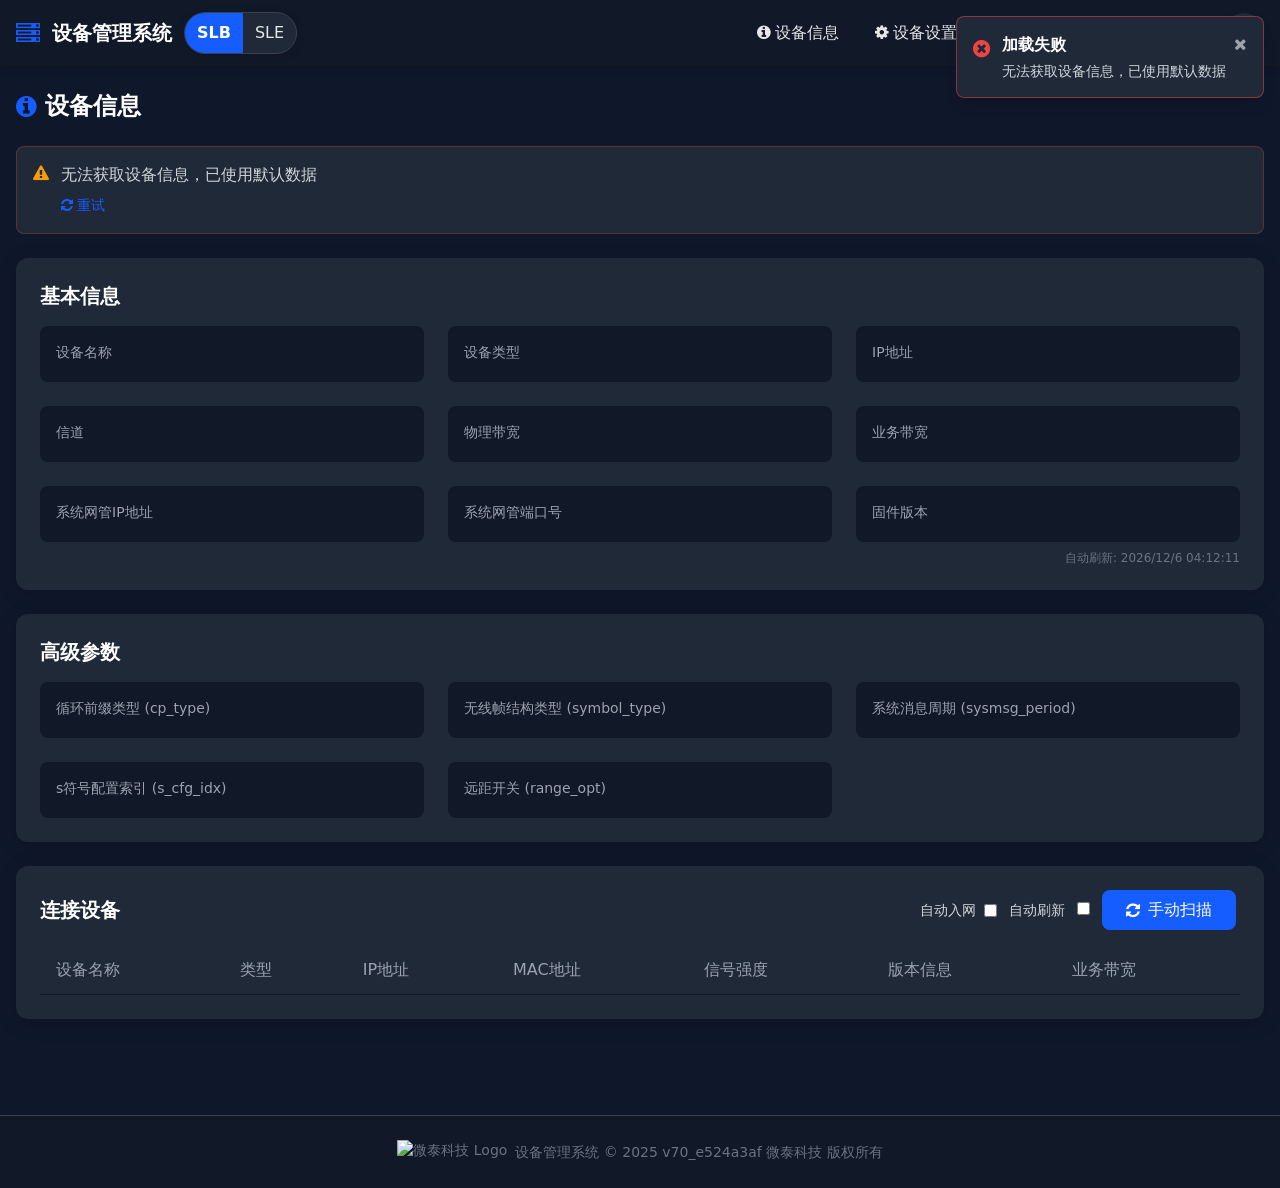
==== index.html @ 27ca6b00 "redesign the sle device management page" ====
<!DOCTYPE html>
<html lang="zh-CN">
<head>
    <meta charset="UTF-8">
    <meta name="viewport" content="width=device-width, initial-scale=1.0">
    <title>设备管理系统</title>
    <script>
        // 预先设置主题，避免首次渲染闪烁
        (() => {
            const storageKey = 'theme';
            const stored = localStorage.getItem(storageKey);
            const theme = stored || 'dark';
            document.documentElement.setAttribute('data-theme', theme);
        })();
    </script>
    <!-- 引入外部资源 -->
    <script src="js/tailwindcss_3.4.17.js"></script>
    <link href="css/font-awesome.min.css" rel="stylesheet">

    <!-- Tailwind 配置 -->
    <script>
        tailwind.config = {
            theme: {
                extend: {
                    colors: {
                        primary: '#165DFF',
                        secondary: '#722ED1',
                        accent: '#F97316',
                        success: '#10B981',
                        warning: '#F59E0B',
                        danger: '#EF4444',
                        dark: {
                            DEFAULT: '#111827',
                            lighter: '#1F2937',
                            lightest: '#374151'
                        }
                    },
                    fontFamily: {
                        sans: ['Inter', 'system-ui', 'sans-serif'],
                    },
                }
            }
        };
    </script>

    <!-- 自定义工具类 -->
    <style type="text/tailwindcss">
        @layer utilities {
            .content-auto {
                content-visibility: auto;
            }
            .card-shadow {
                box-shadow: 0 4px 20px rgba(0, 0, 0, 0.15);
            }
            .nav-shadow {
                box-shadow: 0 2px 10px rgba(0, 0, 0, 0.1);
            }
            .pulse-animation {
                animation: pulse 2s cubic-bezier(0.4, 0, 0.6, 1) infinite;
            }
            @keyframes pulse {
                0%, 100% {
                    opacity: 1;
                }
                50% {
                    opacity: 0.7;
                }
            }
        }
    </style>

    <style>
        :root {
            --color-primary: #165DFF;
            --color-accent: #F97316;
            --bg-body-light: #F4F6FB;
            --bg-card-light: #FFFFFF;
            --bg-subcard-light: #F8FAFF;
            --border-light: #DCE3F0;
            --text-main-light: #1F2937;
            --text-secondary-light: #4B5563;
            --thead-light: #EDF2FB;
        }

        /* 主题基础色 */
        [data-theme="dark"] body {
            background-color: #0F172A;
            color: #E5E7EB;
        }

        [data-theme="light"] body {
            background-color: var(--bg-body-light);
            color: var(--text-main-light);
        }

        /* 卡片与文本覆盖 */
        [data-theme="light"] .bg-dark {
            background-color: var(--bg-card-light) !important;
            color: var(--text-main-light) !important;
        }

        [data-theme="light"] .bg-dark-lighter {
            background-color: var(--bg-subcard-light) !important;
            color: var(--text-main-light) !important;
        }

        [data-theme="light"] .bg-dark-lightest {
            background-color: #E8EDF7 !important;
        }

        [data-theme="light"] .text-white {
            color: var(--text-main-light) !important;
        }

        [data-theme="light"] .text-gray-400,
        [data-theme="light"] .text-gray-300,
        [data-theme="light"] .text-gray-500 {
            color: var(--text-secondary-light) !important;
        }

        [data-theme="light"] .border-dark,
        [data-theme="light"] .border-dark-lightest,
        [data-theme="light"] .border-dark-lighter {
            border-color: var(--border-light) !important;
        }

        [data-theme="light"] header.bg-dark {
            background-color: var(--bg-card-light) !important;
        }

        [data-theme="light"] .nav-shadow {
            box-shadow: 0 2px 10px rgba(0, 0, 0, 0.04);
        }

        [data-theme="light"] .card-shadow {
            box-shadow: 0 6px 20px rgba(17, 24, 39, 0.08);
        }

        [data-theme="light"] table thead tr {
            background-color: var(--thead-light);
        }

        [data-theme="light"] table tbody tr:hover {
            background-color: #EEF2FB;
        }

        [data-theme="light"] .hover\:bg-dark:hover,
        [data-theme="light"] .hover\:bg-dark-lighter:hover,
        [data-theme="light"] .hover\:bg-dark-lightest:hover {
            background-color: #E8EDF7 !important;
        }

        [data-theme="light"] .bg-primary,
        [data-theme="light"] .bg-primary\/20,
        [data-theme="light"] .bg-primary\/30 {
            color: #FFFFFF;
        }

        /* 滚动条样式优化 */
        ::-webkit-scrollbar {
            width: 8px;
            height: 8px;
        }

        ::-webkit-scrollbar-track {
            background: #1E293B;
        }

        ::-webkit-scrollbar-thumb {
            background: #475569;
            border-radius: 4px;
        }

        ::-webkit-scrollbar-thumb:hover {
            background: #64748B;
        }

        [data-theme="light"] ::-webkit-scrollbar-track {
            background: #E5E7EB;
        }

        [data-theme="light"] ::-webkit-scrollbar-thumb {
            background: #CBD5E1;
        }

        /* 加载动画 */
        .loader {
            border-top-color: #165DFF;
            animation: spinner 0.6s linear infinite;
        }

        @keyframes spinner {
            0% { transform: rotate(0deg); }
            100% { transform: rotate(360deg); }
        }
    </style>
</head>
<body class="min-h-screen font-sans">
    <!-- 顶部导航栏 -->
    <header class="bg-dark sticky top-0 z-50 nav-shadow">
        <div class="container mx-auto px-4 py-3 flex justify-between items-center">
            <div class="flex items-center gap-3">
                <i class="fa fa-server text-primary text-2xl"></i>
                <h1 class="text-xl font-bold text-white">设备管理系统</h1>
                <div class="flex items-center bg-dark-lighter border border-dark-lightest rounded-full overflow-hidden nav-shadow">
                    <a href="index.html" class="px-3 py-2 bg-primary text-white font-semibold">SLB</a>
                    <a href="sle.html" class="px-3 py-2 text-gray-200 hover:bg-dark-lightest transition-colors">SLE</a>
                </div>
            </div>

            <div class="flex items-center space-x-3">
                <!-- 桌面端导航 -->
                <nav class="hidden md:flex items-center space-x-1">
                    <a href="#device-display" class="nav-link px-4 py-2 rounded-lg hover:bg-dark-lighter transition-colors">
                        <i class="fa fa-info-circle mr-1"></i>设备信息
                    </a>
                    <a href="#device-settings" class="nav-link px-4 py-2 rounded-lg hover:bg-dark-lighter transition-colors">
                        <i class="fa fa-cog mr-1"></i>设备设置
                    </a>
                    <a href="#scenario-test" class="nav-link px-4 py-2 rounded-lg hover:bg-dark-lighter transition-colors">
                        <i class="fa fa-sitemap mr-1"></i>场景配置
                    </a>
                    <a href="#firmware-upgrade" class="nav-link px-4 py-2 rounded-lg hover:bg-dark-lighter transition-colors">
                        <i class="fa fa-download mr-1"></i>软件升级
                    </a>
                    <!-- 移除导航中的节点扫描选项 -->
                    <a href="#node-scan" class="nav-link px-4 py-2 rounded-lg hover:bg-dark-lighter transition-colors hidden">
                        <i class="fa fa-search mr-1"></i>节点扫描
                    </a>
                </nav>

                <button id="theme-toggle" aria-label="切换主题" class="inline-flex items-center justify-center w-10 h-10 rounded-full bg-dark-lighter hover:bg-dark-lightest text-gray-300 transition-colors nav-shadow">
                    <i id="theme-toggle-icon" class="fa fa-moon-o"></i>
                </button>

                <!-- 移动端菜单按钮 -->
                <button id="mobile-menu-button" class="md:hidden text-gray-300 hover:text-white">
                    <i class="fa fa-bars text-xl"></i>
                </button>
            </div>
        </div>

        <!-- 移动端导航菜单 -->
        <div id="mobile-menu" class="md:hidden hidden bg-dark-lighter">
            <div class="container mx-auto px-4 py-2 flex flex-col space-y-1">
                <a href="#device-display" class="nav-link px-4 py-2 rounded-lg hover:bg-dark transition-colors">
                    <i class="fa fa-info-circle mr-1"></i>设备信息
                </a>
                <a href="#device-settings" class="nav-link px-4 py-2 rounded-lg hover:bg-dark transition-colors">
                    <i class="fa fa-cog mr-1"></i>设备设置
                </a>
                <a href="#scenario-test" class="nav-link px-4 py-2 rounded-lg hover:bg-dark transition-colors">
                    <i class="fa fa-sitemap mr-1"></i>场景配置
                </a>
                <a href="#firmware-upgrade" class="nav-link px-4 py-2 rounded-lg hover:bg-dark transition-colors">
                    <i class="fa fa-download mr-1"></i>软件升级
                </a>
                <!-- 移除移动端导航中的节点扫描选项 -->
                <a href="#node-scan" class="nav-link px-4 py-2 rounded-lg hover:bg-dark transition-colors hidden">
                    <i class="fa fa-search mr-1"></i>节点扫描
                </a>
            </div>
        </div>
    </header>

    <!-- 主内容区 -->
    <main class="container mx-auto px-4 py-6">
        <!-- 通知提示 -->
        <div id="notification" class="fixed top-4 right-4 bg-dark-lighter border border-primary/50 rounded-lg p-4 shadow-lg transform translate-x-full transition-transform duration-300 z-50 max-w-sm">
            <div class="flex items-start">
                <div id="notification-icon" class="mr-3 mt-0.5">
                    <i class="fa fa-check-circle text-green-400 text-xl"></i>
                </div>
                <div class="flex-1">
                    <h3 id="notification-title" class="font-semibold text-white"></h3>
                    <p id="notification-message" class="text-sm text-gray-300 mt-1"></p>
                </div>
                <button id="close-notification" class="text-gray-400 hover:text-white ml-2">
                    <i class="fa fa-times"></i>
                </button>
            </div>
        </div>

        <!-- 设备信息页面 -->
        <section id="device-display" class="page-section">
            <h2 class="text-2xl font-bold mb-6 text-white flex items-center">
                <i class="fa fa-info-circle text-primary mr-2"></i>设备信息
            </h2>

            <!-- 加载状态 -->
            <div id="device-loading" class="hidden py-12 text-center">
                <div class="loader inline-block w-8 h-8 border-4 rounded-full"></div>
                <p class="mt-3 text-gray-400">正在加载设备信息...</p>
            </div>

            <!-- 错误提示 -->
            <div id="device-error-hint" class="hidden bg-dark-lighter border border-danger/30 rounded-lg p-4 mb-6">
                <div class="flex items-start">
                    <i class="fa fa-exclamation-triangle text-warning mt-0.5 mr-3"></i>
                    <div>
                        <p id="error-hint-message" class="text-gray-300"></p>
                        <button id="retry-load" class="mt-2 text-sm text-primary hover:text-primary/80">
                            <i class="fa fa-refresh mr-1"></i>重试
                        </button>
                    </div>
                </div>
            </div>

            <!-- 设备基本信息卡片 -->
            <div id="device-info-card" class="bg-dark-lighter rounded-xl p-6 mb-6 card-shadow">
                <div class="flex justify-between items-start mb-4">
                    <h3 class="text-xl font-semibold text-white">基本信息</h3>
                    <span id="device-info-default-indicator" class="hidden text-xs px-2 py-1 bg-warning/20 text-warning rounded-full">
                        使用默认数据
                    </span>
                </div>

                <div class="grid grid-cols-1 md:grid-cols-2 lg:grid-cols-3 gap-6">
                    <div class="bg-dark rounded-lg p-4">
                        <p class="text-gray-400 text-sm mb-1">设备名称</p>
                        <p id="device-name" class="text-white font-medium"></p>
                    </div>

                    <div class="bg-dark rounded-lg p-4">
                        <p class="text-gray-400 text-sm mb-1">设备类型</p>
                        <p id="current-device-type" class="text-white font-medium"></p>
                    </div>

                    <div class="bg-dark rounded-lg p-4">
                        <p class="text-gray-400 text-sm mb-1">IP地址</p>
                        <p id="device-ip" class="text-white font-medium font-mono"></p>
                    </div>

                    <div class="bg-dark rounded-lg p-4">
                        <p class="text-gray-400 text-sm mb-1">信道</p>
                        <p id="device-channel" class="text-white font-medium"></p>
                    </div>

                    <div class="bg-dark rounded-lg p-4">
                        <p class="text-gray-400 text-sm mb-1">物理带宽</p>
                        <p id="device-physical-bandwidth" class="text-white font-medium"></p>
                    </div>

                    <div class="bg-dark rounded-lg p-4">
                        <p class="text-gray-400 text-sm mb-1">业务带宽</p>
                        <p id="device-service-bandwidth" class="text-white font-medium"></p>
                    </div>

                    <div class="bg-dark rounded-lg p-4">
                        <p class="text-gray-400 text-sm mb-1">系统网管IP地址</p>
                        <p id="device-server-ipconfig" class="text-white font-medium"></p>
                    </div>

                    <div class="bg-dark rounded-lg p-4">
                        <p class="text-gray-400 text-sm mb-1">系统网管端口号</p>
                        <p id="device-server-portconfig" class="text-white font-medium"></p>
                    </div>

                    <div class="bg-dark rounded-lg p-4">
                        <p class="text-gray-400 text-sm mb-1">固件版本</p>
                        <p id="device-version" class="text-white font-medium"></p>
                    </div>

                    <!-- 移除已连接G节点信息区域 -->
                </div>
            </div>

            <!-- 高级信息卡片 -->
            <div id="device-advanced-card" class="bg-dark-lighter rounded-xl p-6 mb-6 card-shadow">
                <div class="flex justify-between items-start mb-4">
                    <h3 class="text-xl font-semibold text-white">高级参数</h3>
                </div>

                <div class="grid grid-cols-1 md:grid-cols-2 lg:grid-cols-3 gap-6">
                    <div class="bg-dark rounded-lg p-4">
                        <p class="text-gray-400 text-sm mb-1">循环前缀类型 (cp_type)</p>
                        <p id="device-cp-type" class="text-white font-medium"></p>
                    </div>
                    <div class="bg-dark rounded-lg p-4">
                        <p class="text-gray-400 text-sm mb-1">无线帧结构类型 (symbol_type)</p>
                        <p id="device-symbol-type" class="text-white font-medium"></p>
                    </div>
                    <div class="bg-dark rounded-lg p-4">
                        <p class="text-gray-400 text-sm mb-1">系统消息周期 (sysmsg_period)</p>
                        <p id="device-sysmsg-period" class="text-white font-medium"></p>
                    </div>
                    <div class="bg-dark rounded-lg p-4">
                        <p class="text-gray-400 text-sm mb-1">s符号配置索引 (s_cfg_idx)</p>
                        <p id="device-s-cfg-idx" class="text-white font-medium"></p>
                    </div>
                    <div class="bg-dark rounded-lg p-4">
                        <p class="text-gray-400 text-sm mb-1">远距开关 (range_opt)</p>
                        <p id="device-range-opt" class="text-white font-medium"></p>
                    </div>
                </div>
            </div>

            <!-- 连接设备列表 -->
            <div id="connected-devices-card" class="bg-dark-lighter rounded-xl p-6 mb-6 card-shadow">
                <div class="flex justify-between items-center mb-4">
                    <h3 class="text-xl font-semibold text-white">连接设备</h3>
                    <span id="connected-devices-default-indicator" class="hidden text-xs px-2 py-1 bg-warning/20 text-warning rounded-full">
                        使用默认数据
                    </span>

                    <!-- 自动刷新页面开关-->
                    <div class="flex items-center space-x-3 mr-1">
                        <div class="flex items-center space-x-2" id="auto-join-group">
                            <label for="auto-join-network" class="text-sm font-medium text-gray-300">自动入网</label>
                            <input type="checkbox" id="auto-join-network">
                        </div>
                        <div id="auto-join-loading" class="hidden">
                            <div class="loader inline-block w-4 h-4 border-2 border-primary rounded-full"></div>
                        </div>

                        <span class="text-sm text-gray-300">自动刷新</span>
                        <label class="auto-refresh-switch">
                            <input type="checkbox" id="auto-refresh-toggle">
                            <span class="auto-refresh-slider"></span>
                        </label>

                        <button type="button" id="manual-scan" class="bg-primary hover:bg-primary/80 text-white px-6 py-2 rounded-lg transition-colors flex items-center">
                            <i class="fa fa-refresh mr-2"></i>
                            <span>手动扫描</span>
                        </button>
                    </div>
                </div>

                <div class="overflow-x-auto">
                    <table class="min-w-full">
                        <thead>
                            <tr class="border-b border-dark">
                                <th class="py-3 px-4 text-left text-gray-400 font-medium">设备名称</th>
                                <th class="py-3 px-4 text-left text-gray-400 font-medium">类型</th>
                                <th class="py-3 px-4 text-left text-gray-400 font-medium">IP地址</th>
                                <th class="py-3 px-4 text-left text-gray-400 font-medium">MAC地址</th>
                                <th class="py-3 px-4 text-left text-gray-400 font-medium">信号强度</th>
                                <th class="py-3 px-4 text-left text-gray-400 font-medium">版本信息</th>
                                <th class="py-3 px-4 text-left text-gray-400 font-medium">业务带宽</th>
                            </tr>
                        </thead>
                        <tbody id="connected-devices-table">
                            <!-- 设备数据将通过JavaScript动态填充 -->
                        </tbody>
                    </table>
                </div>
            </div>
        </section>

        <!-- 设备设置页面 -->
        <section id="device-settings" class="page-section hidden">
            <h2 class="text-2xl font-bold mb-6 text-white flex items-center">
                <i class="fa fa-cog text-primary mr-2"></i>设备设置
            </h2>

            <div class="bg-dark-lighter rounded-xl p-6 card-shadow">
                <form id="settings-device-form">
                    <div class="grid grid-cols-1 md:grid-cols-2 xl:grid-cols-3 gap-6 mb-8">
                        <div>
                            <label for="settings-device-type" class="block text-sm font-medium text-gray-300 mb-1">设备类型</label>
                            <select id="settings-device-type" class="w-full bg-dark border border-dark-lightest rounded-lg px-4 py-2 text-white focus:outline-none focus:ring-2 focus:ring-primary/50">
                                <option value="gnode">G节点 (主节点)</option>
                                <option value="tnode">T节点 (终端节点)</option>
                            </select>
                        </div>

                        <div>
                            <label for="settings-name" class="block text-sm font-medium text-gray-300 mb-1">设备名称</label>
                            <input type="text" id="settings-name" class="w-full bg-dark border border-dark-lightest rounded-lg px-4 py-2 text-white focus:outline-none focus:ring-2 focus:ring-primary/50" required>
                        </div>

                        <div>
                            <label for="settings-ip" class="block text-sm font-medium text-gray-300 mb-1">IP地址</label>
                            <input type="text" id="settings-ip" class="w-full bg-dark border border-dark-lightest rounded-lg px-4 py-2 text-white font-mono focus:outline-none focus:ring-2 focus:ring-primary/50" required>
                        </div>

                        <div>
                            <label for="settings-channel" class="block text-sm font-medium text-gray-300 mb-1">信道</label>
                            <select id="settings-channel" class="w-full bg-dark border border-dark-lightest rounded-lg px-4 py-2 text-white focus:outline-none focus:ring-2 focus:ring-primary/50">
                                <!-- 信道选项将通过JavaScript动态填充 -->
                            </select>
                            <p id="bandwidth-restriction-hint" class="hidden mt-1 text-sm text-warning">
                                <i class="fa fa-exclamation-circle mr-1"></i>当前信道限制可用带宽选项
                            </p>
                        </div>

                        <div>
                            <label for="settings-physical-bandwidth" class="block text-sm font-medium text-gray-300 mb-1">物理带宽 (M)</label>
                            <select id="settings-physical-bandwidth" class="w-full bg-dark border border-dark-lightest rounded-lg px-4 py-2 text-white focus:outline-none focus:ring-2 focus:ring-primary/50">
                            </select>
                            <p id="bandwidth-channel-hint" class="hidden mt-1 text-sm text-warning">
                                <i class="fa fa-exclamation-circle mr-1"></i>带宽选择将影响可用信道
                            </p>
                        </div>

                        <div>
                            <label for="settings-service-bandwidth" class="block text-sm font-medium text-gray-300 mb-1">业务带宽 (M)</label>
                            <select id="settings-service-bandwidth" class="w-full bg-dark border border-dark-lightest rounded-lg px-4 py-2 text-white focus:outline-none focus:ring-2 focus:ring-primary/50">
                            </select>
                            <p id="bandwidth-warning" class="hidden mt-1 text-sm text-danger">
                                <i class="fa fa-exclamation-circle mr-1"></i>
                                <span id="bandwidth-warning-text">业务带宽不能大于物理带宽</span>
                            </p>
                            <p class="mt-1 text-xs text-gray-500">业务带宽固定为20M、40M或80M</p>
                        </div>

                        <div>
                            <label for="setting-server-ip" class="block text-sm font-medium text-gray-300 mb-1">系统网管IP地址</label>
                            <input type="text" id="setting-server-ip" class="w-full bg-dark border border-dark-lightest rounded-lg px-4 py-2 text-white focus:outline-none focus:ring-2 focus:ring-primary/50" required>
                        </div>

                        <div>
                            <label for="setting-server-port" class="block text-sm font-medium text-gray-300 mb-1">系统网管端口号</label>
                            <input type="text" id="setting-server-port" class="w-full bg-dark border border-dark-lightest rounded-lg px-4 py-2 text-white focus:outline-none focus:ring-2 focus:ring-primary/50" required>
                        </div>

                        <div class="md:col-span-2">
                            <label for="settings-version" class="block text-sm font-medium text-gray-300 mb-1">固件版本</label>
                            <input type="text" id="settings-version" class="w-full bg-dark border border-dark-lightest rounded-lg px-4 py-2 text-white focus:outline-none focus:ring-2 focus:ring-primary/50" readonly>
                            <p class="mt-1 text-xs text-gray-500">版本号不可直接修改，请通过“软件升级”功能更新</p>
                        </div>
                    </div>

                    <div class="flex justify-end mb-6">
                        <button type="button" id="settings-basic-submit" class="bg-primary hover:bg-primary/80 text-white px-6 py-2 rounded-lg transition-colors flex items-center">
                            <span>保存基础参数</span>
                            <span id="basic-submit-loading" class="hidden ml-2">
                                <div class="loader inline-block w-4 h-4 border-2 border-white rounded-full"></div>
                            </span>
                        </button>
                    </div>

                    <div class="border-t border-dark-lightest pt-4">
                        <div class="flex items-center justify-between mb-3">
                            <h3 class="text-lg font-semibold text-white">高级参数</h3>
                        </div>
                        <div class="grid grid-cols-1 md:grid-cols-2 xl:grid-cols-3 gap-6">
                            <div>
                                <label for="settings-cp-type" class="block text-sm font-medium text-gray-300 mb-1">循环前缀类型 (cp_type)</label>
                                <select id="settings-cp-type" class="w-full bg-dark border border-dark-lightest rounded-lg px-4 py-2 text-white focus:outline-none focus:ring-2 focus:ring-primary/50">
                                    <option value="0">0 常规循环前缀 (5Ts)</option>
                                    <option value="1">1 扩展循环前缀 (14Ts)</option>
                                    <option value="2">2 24Ts 循环前缀</option>
                                    <option value="3">3 42Ts 循环前缀</option>
                                </select>
                            </div>

                            <div>
                                <label for="settings-s-cfg-idx" class="block text-sm font-medium text-gray-300 mb-1">s符号配置索引 (s_cfg_idx)</label>
                                <select id="settings-s-cfg-idx" class="w-full bg-dark border border-dark-lightest rounded-lg px-4 py-2 text-white focus:outline-none focus:ring-2 focus:ring-primary/50">
                                    <option value="0">0</option>
                                    <option value="1">1</option>
                                    <option value="2">2</option>
                                </select>
                            </div>

                            <div>
                                <label for="settings-symbol-type" class="block text-sm font-medium text-gray-300 mb-1">无线帧结构类型 (symbol_type)</label>
                                <select id="settings-symbol-type" class="w-full bg-dark border border-dark-lightest rounded-lg px-4 py-2 text-white focus:outline-none focus:ring-2 focus:ring-primary/50"></select>
                                <p id="symbol-type-hint" class="mt-1 text-xs text-gray-500">根据 cp_type 与 s_cfg_idx 自动限定</p>
                            </div>

                            <div>
                                <label for="settings-sysmsg-period" class="block text-sm font-medium text-gray-300 mb-1">系统消息发送周期 (sysmsg_period)</label>
                                <select id="settings-sysmsg-period" class="w-full bg-dark border border-dark-lightest rounded-lg px-4 py-2 text-white focus:outline-none focus:ring-2 focus:ring-primary/50">
                                    <option value="0">0 ＝ 64 超帧</option>
                                    <option value="1">1 ＝ 128 超帧</option>
                                    <option value="2">2 ＝ 256 超帧</option>
                                    <option value="3">3 ＝ 512 超帧</option>
                                </select>
                            </div>

                            <div>
                                <label for="settings-pow" class="block text-sm font-medium text-gray-300 mb-1">功率 (pow)</label>
                                <input type="number" id="settings-pow" min="-310" max="250" step="1" class="w-full bg-dark border border-dark-lightest rounded-lg px-4 py-2 text-white focus:outline-none focus:ring-2 focus:ring-primary/50" placeholder="范围 -310 到 250">
                                <p class="mt-1 text-xs text-gray-500">250 表示 25 dBm，125 表示 12.5 dBm</p>
                            </div>

                            <div>
                                <label for="settings-range-opt" class="block text-sm font-medium text-gray-300 mb-1">远距开关 (range_opt)</label>
                                <select id="settings-range-opt" class="w-full bg-dark border border-dark-lightest rounded-lg px-4 py-2 text-white focus:outline-none focus:ring-2 focus:ring-primary/50">
                                    <option value="1">开启</option>
                                    <option value="0">关闭</option>
                                </select>
                            </div>
                        </div>
                    </div>
                    <div class="flex justify-end mt-6">
                        <button type="button" id="settings-advanced-submit" class="bg-primary hover:bg-primary/80 text-white px-6 py-2 rounded-lg transition-colors flex items-center">
                            <span>保存高级参数</span>
                            <span id="advanced-submit-loading" class="hidden ml-2">
                                <div class="loader inline-block w-4 h-4 border-2 border-white rounded-full"></div>
                            </span>
                        </button>
                    </div>
                </form>
            </div>
        </section>

            <!-- 场景配置页面（独立页） -->
            <section id="scenario-test" class="page-section hidden">
                <h2 class="text-2xl font-bold mb-6 text-white flex items-center">
                    <i class="fa fa-sitemap text-primary mr-2"></i>场景配置
                </h2>

                <div class="bg-dark-lighter rounded-xl p-6 card-shadow space-y-4">
                    <div class="flex flex-col lg:flex-row lg:items-center lg:space-x-4 space-y-3 lg:space-y-0">
                        <button type="button" id="throughput-test-btn" class="bg-primary hover:bg-primary/80 text-white px-5 py-2 rounded-lg transition-colors flex items-center w-full lg:w-auto justify-center">
                            <i class="fa fa-tachometer mr-2"></i>吞吐量峰值测试
                        </button>
                        <div class="flex-1 grid grid-cols-1 md:grid-cols-2 gap-3 w-full">
                            <div>
                                <label class="block text-sm text-gray-300 mb-1">上行流量 (Mbps)</label>
                                <input id="throughput-up" type="text" readonly class="w-full bg-dark-lighter border border-dark-lightest rounded-lg px-4 py-2 text-white" placeholder="--" />
                            </div>
                            <div>
                                <label class="block text-sm text-gray-300 mb-1">下行流量 (Mbps)</label>
                                <input id="throughput-down" type="text" readonly class="w-full bg-dark-lighter border border-dark-lightest rounded-lg px-4 py-2 text-white" placeholder="--" />
                            </div>
                        </div>
                    </div>

                    <div class="flex flex-wrap gap-3">
                        <button type="button" id="near-test-btn" class="bg-primary hover:bg-primary/80 text-white px-4 py-2 rounded-lg transition-colors">近距测试</button>
                        <button type="button" id="mid-test-btn" class="bg-primary hover:bg-primary/80 text-white px-4 py-2 rounded-lg transition-colors">中距测试</button>
                        <button type="button" id="far-test-btn" class="bg-primary hover:bg-primary/80 text-white px-4 py-2 rounded-lg transition-colors">远距测试</button>
                        <button type="button" id="low-power-test-btn" class="bg-primary hover:bg-primary/80 text-white px-4 py-2 rounded-lg transition-colors">低功耗测试</button>
                        <button type="button" id="high-power-test-btn" class="bg-primary hover:bg-primary/80 text-white px-4 py-2 rounded-lg transition-colors">高功耗测试</button>
                    </div>
                </div>
            </section>

        <!-- 软件升级页面 -->
        <section id="firmware-upgrade" class="page-section hidden">
            <h2 class="text-2xl font-bold mb-6 text-white flex items-center">
                <i class="fa fa-download text-primary mr-2"></i>软件升级
            </h2>

            <div class="grid grid-cols-1 lg:grid-cols-3 gap-6">
                <!-- 仅保留固件上传部分 -->
                <div class="lg:col-span-2">
                    <!-- 固件上传 -->
                    <div class="bg-dark-lighter rounded-xl p-6 card-shadow">
                        <h3 class="text-xl font-semibold text-white mb-4">手动上传固件</h3>

                        <div class="bg-dark rounded-lg p-4">
                            <div class="flex flex-col md:flex-row items-start md:items-center justify-between border border-dashed border-dark-lightest rounded-lg p-4 mb-4">
                                <div>
                                    <p class="text-gray-300 mb-1">支持 .bin 或 .fw 格式的固件文件</p>
                                    <p id="selected-file-name" class="text-sm text-gray-500">未选择文件</p>
                                </div>
                                <div class="mt-3 md:mt-0">
                                    <label class="bg-primary/20 hover:bg-primary/30 text-primary px-4 py-2 rounded-lg transition-colors text-sm cursor-pointer inline-block">
                                        <i class="fa fa-upload mr-1"></i>选择文件
                                        <input type="file" id="firmware-file" accept=".bin,.fw" class="hidden">
                                    </label>
                                </div>
                            </div>

                            <div class="flex justify-end">
                                <button id="upload-button" class="bg-accent hover:bg-accent/80 text-white px-4 py-2 rounded-lg transition-colors text-sm flex items-center">
                                    <i class="fa fa-cloud-upload mr-1"></i>上传固件
                                    <span id="upload-loading" class="hidden ml-2">
                                        <div class="loader inline-block w-4 h-4 border-2 border-white rounded-full"></div>
                                    </span>
                                </button>
                            </div>
                        </div>
                    </div>
                </div>

                <!-- 升级操作和历史 -->
                <div class="space-y-6">
                    <!-- 升级操作 -->
                    <div class="bg-dark-lighter rounded-xl p-6 card-shadow">
                        <h3 class="text-xl font-semibold text-white mb-4">升级操作</h3>

                        <div class="bg-dark rounded-lg p-4 space-y-4">
                            <div class="p-4 bg-primary/10 border border-primary/20 rounded-lg">
                                <p class="text-center text-gray-300 text-sm">
                                    <i class="fa fa-info-circle text-primary mr-1"></i>
                                    升级过程中设备将暂时无法使用，请勿断电
                                </p>
                            </div>

                            <button id="upgrade-button" class="w-full bg-primary hover:bg-primary/80 text-white px-4 py-3 rounded-lg transition-colors flex items-center justify-center">
                                <i class="fa fa-refresh mr-2"></i>
                                <span>升级到最新版本</span>
                                <span id="upgrade-loading" class="hidden ml-2">
                                    <div class="loader inline-block w-4 h-4 border-2 border-white rounded-full"></div>
                                </span>
                            </button>
                        </div>

                    </div>
                </div>
            </div>
        </section>

        <!-- 节点扫描页面 - 不显示在导航中，但功能保留 -->
        <section id="node-scan" class="page-section hidden">
            <h2 class="text-2xl font-bold mb-6 text-white flex items-center">
                <i class="fa fa-search text-primary mr-2"></i>节点扫描
            </h2>
            
            <div class="bg-dark-lighter rounded-xl p-6 card-shadow mb-6">
                <div class="flex flex-wrap justify-between items-center mb-6">
                    <h3 class="text-xl font-semibold text-white">附近的G节点</h3>
                    <button id="scan-gnodes-button" class="bg-primary hover:bg-primary/80 text-white px-4 py-2 rounded-lg transition-colors flex items-center mt-2 sm:mt-0">
                        <i class="fa fa-refresh mr-1"></i>重新扫描
                        <span id="scan-loading" class="hidden ml-2">
                            <div class="loader inline-block w-4 h-4 border-2 border-white rounded-full"></div>
                        </span>
                    </button>
                </div>
                
                <div id="scan-result-hint" class="hidden py-8 text-center text-gray-400">
                    <i class="fa fa-info-circle mr-2"></i>
                    未发现可用的G节点
                </div>
                
                <div class="overflow-x-auto">
                    <table class="min-w-full">
                        <thead>
                            <tr class="border-b border-dark">
								<th class="py-3 px-4 text-left text-gray-400 font-medium">节点索引</th>
                                <th class="py-3 px-4 text-left text-gray-400 font-medium">节点名称</th>
                                <th class="py-3 px-4 text-left text-gray-400 font-medium">信道</th>
                                <th class="py-3 px-4 text-left text-gray-400 font-medium">信号强度</th>
                                <th class="py-3 px-4 text-left text-gray-400 font-medium">操作</th>
                            </tr>
                        </thead>
                        <tbody id="g-nodes-table">
                            <!-- 扫描结果将通过JavaScript动态填充 -->
                        </tbody>
                    </table>
                </div>
                
                <div class="mt-6 flex justify-end">
                    <button id="back-to-settings-button" class="bg-dark hover:bg-dark-lightest text-white px-4 py-2 rounded-lg transition-colors">
                        <i class="fa fa-arrow-left mr-1"></i>返回设置
                    </button>
                </div>
            </div>
        </section>
    </main>

    <!-- 页脚 -->
    <footer class="bg-dark mt-12 py-6 border-t border-dark-lightest">
        <div class="container mx-auto px-4 text-center text-gray-500 text-sm">
            <p class="inline-flex items-center gap-2">
                <img src="logo_big.png" alt="微泰科技 Logo" class="h-6 w-auto" />
                设备管理系统 &copy; 2025 v70_e524a3af 微泰科技 版权所有
            </p>
        </div>
    </footer>

    <!-- JavaScript -->
    <script src="js/main.js"></script>
</body>
</html>
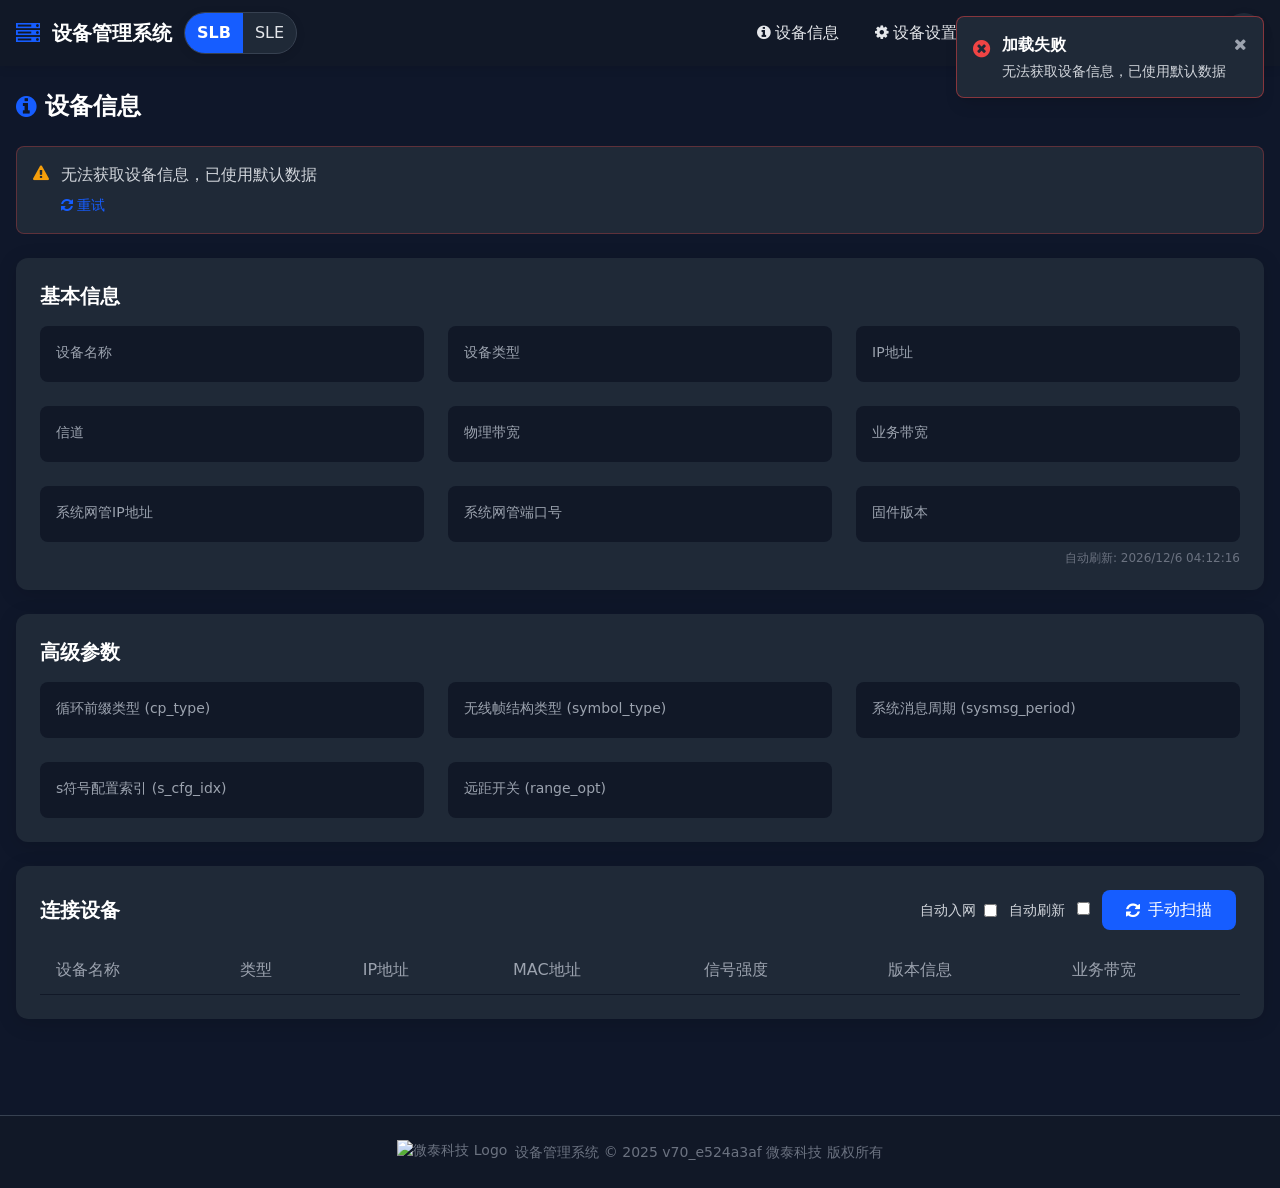
==== commit 335c8655: "update sle connect loading state and wire slb scenario test api" ====
--- a/index.html
+++ b/index.html
@@ -608,24 +608,12 @@
                         <button type="button" id="throughput-test-btn" class="bg-primary hover:bg-primary/80 text-white px-5 py-2 rounded-lg transition-colors flex items-center w-full lg:w-auto justify-center">
                             <i class="fa fa-tachometer mr-2"></i>吞吐量峰值测试
                         </button>
-                        <div class="flex-1 grid grid-cols-1 md:grid-cols-2 gap-3 w-full">
-                            <div>
-                                <label class="block text-sm text-gray-300 mb-1">上行流量 (Mbps)</label>
-                                <input id="throughput-up" type="text" readonly class="w-full bg-dark-lighter border border-dark-lightest rounded-lg px-4 py-2 text-white" placeholder="--" />
-                            </div>
-                            <div>
-                                <label class="block text-sm text-gray-300 mb-1">下行流量 (Mbps)</label>
-                                <input id="throughput-down" type="text" readonly class="w-full bg-dark-lighter border border-dark-lightest rounded-lg px-4 py-2 text-white" placeholder="--" />
-                            </div>
-                        </div>
                     </div>
 
                     <div class="flex flex-wrap gap-3">
                         <button type="button" id="near-test-btn" class="bg-primary hover:bg-primary/80 text-white px-4 py-2 rounded-lg transition-colors">近距测试</button>
-                        <button type="button" id="mid-test-btn" class="bg-primary hover:bg-primary/80 text-white px-4 py-2 rounded-lg transition-colors">中距测试</button>
                         <button type="button" id="far-test-btn" class="bg-primary hover:bg-primary/80 text-white px-4 py-2 rounded-lg transition-colors">远距测试</button>
                         <button type="button" id="low-power-test-btn" class="bg-primary hover:bg-primary/80 text-white px-4 py-2 rounded-lg transition-colors">低功耗测试</button>
-                        <button type="button" id="high-power-test-btn" class="bg-primary hover:bg-primary/80 text-white px-4 py-2 rounded-lg transition-colors">高功耗测试</button>
                     </div>
                 </div>
             </section>
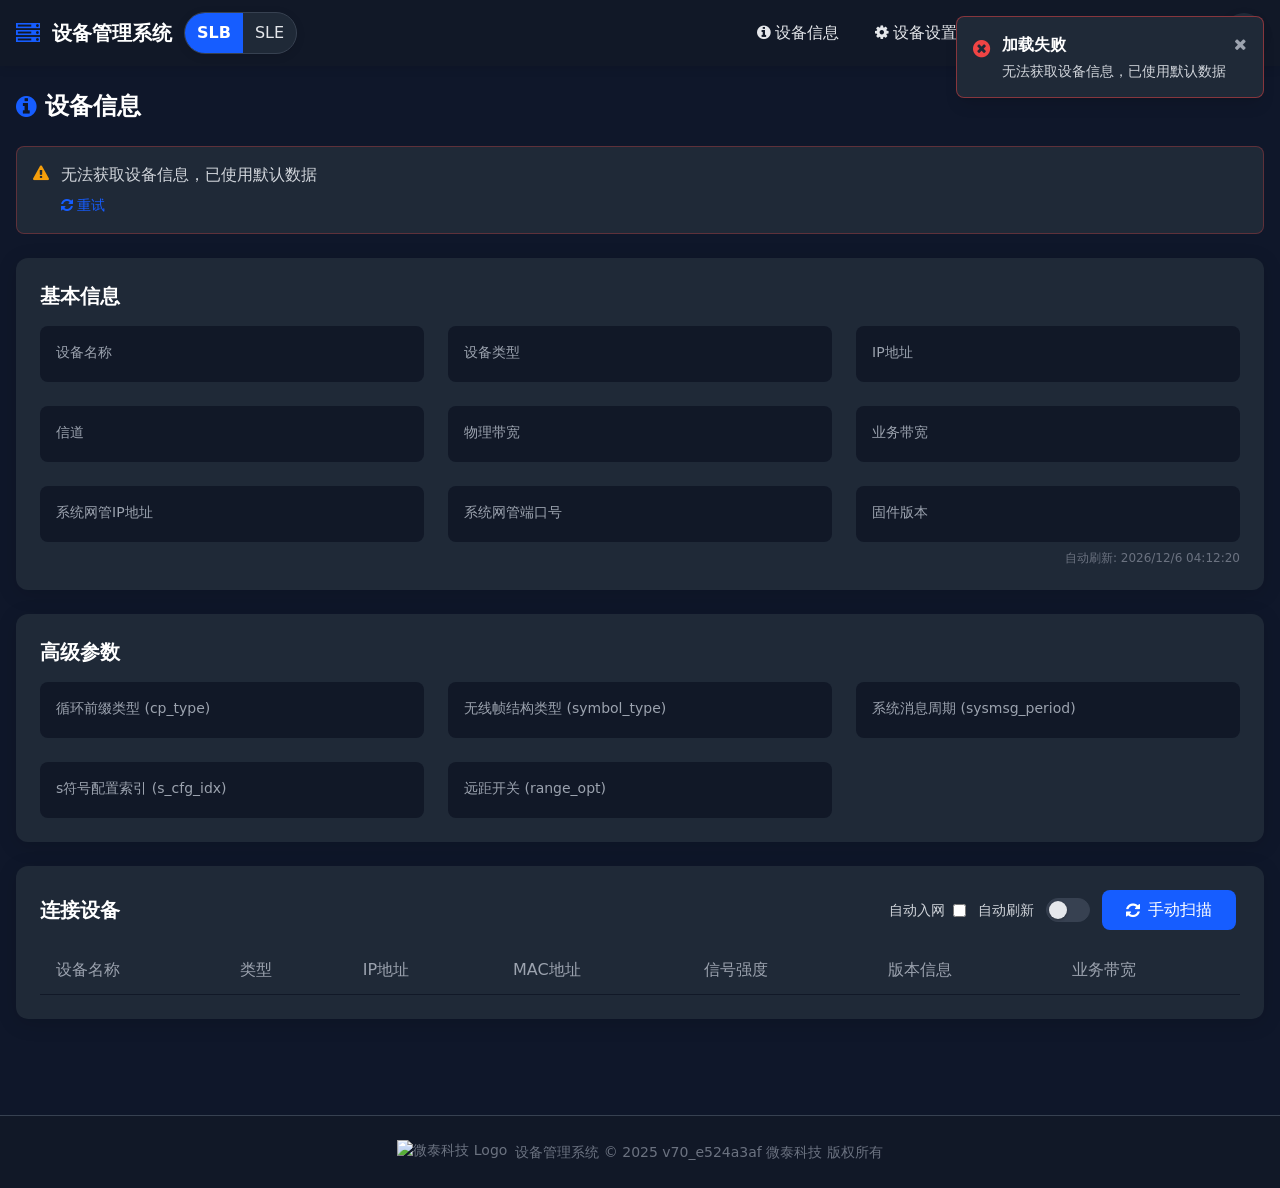
==== commit e8b3826e: "redesign the scenario test page and adjust footer position and alignment" ====
--- a/index.html
+++ b/index.html
@@ -16,6 +16,7 @@
     <!-- 引入外部资源 -->
     <script src="js/tailwindcss_3.4.17.js"></script>
     <link href="css/font-awesome.min.css" rel="stylesheet">
+    <link href="css/style.css" rel="stylesheet">
 
     <!-- Tailwind 配置 -->
     <script>
@@ -603,17 +604,99 @@
                     <i class="fa fa-sitemap text-primary mr-2"></i>场景配置
                 </h2>
 
-                <div class="bg-dark-lighter rounded-xl p-6 card-shadow space-y-4">
-                    <div class="flex flex-col lg:flex-row lg:items-center lg:space-x-4 space-y-3 lg:space-y-0">
-                        <button type="button" id="throughput-test-btn" class="bg-primary hover:bg-primary/80 text-white px-5 py-2 rounded-lg transition-colors flex items-center w-full lg:w-auto justify-center">
-                            <i class="fa fa-tachometer mr-2"></i>吞吐量峰值测试
-                        </button>
-                    </div>
-
-                    <div class="flex flex-wrap gap-3">
-                        <button type="button" id="near-test-btn" class="bg-primary hover:bg-primary/80 text-white px-4 py-2 rounded-lg transition-colors">近距测试</button>
-                        <button type="button" id="far-test-btn" class="bg-primary hover:bg-primary/80 text-white px-4 py-2 rounded-lg transition-colors">远距测试</button>
-                        <button type="button" id="low-power-test-btn" class="bg-primary hover:bg-primary/80 text-white px-4 py-2 rounded-lg transition-colors">低功耗测试</button>
+                <div class="grid grid-cols-1 xl:grid-cols-3 gap-6">
+                    <!-- 左侧：测试选择区 -->
+                    <div class="xl:col-span-2 bg-dark-lighter rounded-xl p-6 card-shadow">
+                        <div class="flex items-center justify-between">
+                            <h3 class="text-xl font-semibold text-white">性能测试</h3>
+                            <span class="text-xs text-gray-400">选择一种测试类型</span>
+                        </div>
+
+                        <div class="grid grid-cols-1 sm:grid-cols-2 gap-4 mt-5">
+                            <button type="button" class="scenario-card" data-scenario="throughput" aria-pressed="false">
+                                <div class="scenario-card__icon">
+                                    <i class="fa fa-tachometer"></i>
+                                </div>
+                                <div class="scenario-card__content">
+                                    <p class="scenario-card__title">吞吐量峰值测试</p>
+                                </div>
+                            </button>
+
+                            <button type="button" class="scenario-card" data-scenario="shortrange" aria-pressed="false">
+                                <div class="scenario-card__icon">
+                                    <i class="fa fa-bullseye"></i>
+                                </div>
+                                <div class="scenario-card__content">
+                                    <p class="scenario-card__title">近距测试</p>
+                                </div>
+                            </button>
+
+                            <button type="button" class="scenario-card" data-scenario="remoterange" aria-pressed="false">
+                                <div class="scenario-card__icon">
+                                    <i class="fa fa-signal"></i>
+                                </div>
+                                <div class="scenario-card__content">
+                                    <p class="scenario-card__title">远距测试</p>
+                                </div>
+                            </button>
+
+                            <button type="button" class="scenario-card" data-scenario="lowpower" aria-pressed="false">
+                                <div class="scenario-card__icon">
+                                    <i class="fa fa-leaf"></i>
+                                </div>
+                                <div class="scenario-card__content">
+                                    <p class="scenario-card__title">低功耗测试</p>
+                                </div>
+                            </button>
+                        </div>
+
+                        <div class="mt-6">
+                            <div class="flex items-center justify-between mb-3">
+                                <h4 class="text-base font-semibold text-white">其他测试</h4>
+                                <span class="text-xs text-gray-500">预留区域</span>
+                            </div>
+                            <div class="bg-dark rounded-lg border border-dashed border-dark-lightest p-4 text-sm text-gray-400">
+                                更多测试场景将陆续支持
+                            </div>
+                        </div>
+                    </div>
+
+                    <!-- 右侧：辅助信息区 -->
+                    <div class="bg-dark-lighter rounded-xl p-6 card-shadow flex flex-col gap-6">
+                        <div class="space-y-4">
+                            <div class="flex items-center justify-between">
+                                <h3 class="text-xl font-semibold text-white">测试说明</h3>
+                                <span id="scenario-selected-badge" class="text-xs px-2 py-1 rounded-full bg-dark text-gray-300">未选择</span>
+                            </div>
+                            <div>
+                                <p id="scenario-title" class="text-base font-semibold text-white hidden"></p>
+                                <p id="scenario-desc" class="mt-2 text-sm text-gray-300 leading-relaxed">
+                                    请选择左侧测试类型，系统将加载对应说明并准备测试环境。
+                                </p>
+                            </div>
+                            <button type="button" id="scenario-start-btn" class="bg-primary hover:bg-primary/80 text-white px-4 py-3 rounded-lg transition-colors flex items-center justify-center btn-disabled" disabled>
+                                <i class="fa fa-play mr-2"></i>开始测试
+                            </button>
+                            <p id="scenario-start-hint" class="text-xs text-gray-500 hidden"></p>
+
+                        </div>
+
+                        <div class="border-t border-dark-lightest pt-4">
+                            <h3 class="text-lg font-semibold text-white">设备状态</h3>
+                            <div class="mt-4 space-y-3 text-sm text-gray-300">
+                                <div class="flex items-center justify-between">
+                                    <span>组网状态</span>
+                                    <div class="flex items-center gap-2">
+                                        <span id="scenario-network-dot" class="inline-block w-2.5 h-2.5 rounded-full bg-danger"></span>
+                                        <span id="scenario-network-text">未组网</span>
+                                    </div>
+                                </div>
+                                <div class="flex items-center justify-between">
+                                    <span>设备类型</span>
+                                    <span id="scenario-device-type">未知</span>
+                                </div>
+                            </div>
+                        </div>
                     </div>
                 </div>
             </section>
@@ -734,7 +817,7 @@
     </main>
 
     <!-- 页脚 -->
-    <footer class="bg-dark mt-12 py-6 border-t border-dark-lightest">
+    <footer id="site-footer" class="bg-dark mt-12 py-6 border-t border-dark-lightest">
         <div class="container mx-auto px-4 text-center text-gray-500 text-sm">
             <p class="inline-flex items-center gap-2">
                 <img src="logo_big.png" alt="微泰科技 Logo" class="h-6 w-auto" />
--- a/css/style.css
+++ b/css/style.css
@@ -0,0 +1,275 @@
+/* Tailwind配置 */
+@layer utilities {
+    .content-auto {
+        content-visibility: auto;
+    }
+    .text-shadow {
+        text-shadow: 0 0 8px rgba(22, 93, 255, 0.6);
+    }
+    .glow {
+        box-shadow: 0 0 15px var(--glow-color);
+    }
+    .transition-theme {
+        transition: all 0.3s ease;
+    }
+    .bg-grid {
+        background-image: 
+            linear-gradient(var(--grid-color) 1px, transparent 1px),
+            linear-gradient(90deg, var(--grid-color) 1px, transparent 1px);
+        background-size: 20px 20px;
+    }
+    .loader {
+        border-top-color: var(--primary-color);
+        animation: spinner 1s linear infinite;
+    }
+    @keyframes spinner {
+        0% { transform: rotate(0deg); }
+        100% { transform: rotate(360deg); }
+    }
+    .default-indicator {
+        position: relative;
+    }
+    .default-indicator::after {
+        content: attr(data-i18n-default);
+        position: absolute;
+        top: -8px;
+        right: -8px;
+        background: rgba(251, 191, 36, 0.9);
+        color: #111827;
+        text-transform: uppercase;
+        font-size: 9px;
+        padding: 1px 4px;
+        border-radius: 3px;
+        font-weight: bold;
+    }
+}
+
+.btn-disabled {
+    opacity: 0.5;
+    cursor: not-allowed;
+    pointer-events: none;
+}
+
+.btn-hidden {
+    display: none;
+}
+
+/* 场景配置页面：让页脚贴近页面底部，减少下方空白 */
+body[data-page="scenario-test"] {
+    min-height: 100vh;
+    display: flex;
+    flex-direction: column;
+}
+
+body[data-page="scenario-test"] main {
+    flex: 1 1 auto;
+}
+
+body[data-page="scenario-test"] #site-footer {
+    margin-top: 0;
+    min-height: 72px;
+    padding-top: 0;
+    padding-bottom: 0;
+    display: flex;
+    align-items: center;
+}
+
+body[data-page="scenario-test"] #site-footer .container,
+#site-footer.footer-fixed .container {
+    width: 100%;
+    display: flex;
+    align-items: center;
+    justify-content: center;
+}
+
+/* 场景测试卡片样式 */
+.scenario-card {
+    width: 100%;
+    display: flex;
+    align-items: center;
+    gap: 14px;
+    padding: 16px;
+    border-radius: 14px;
+    border: 1px solid var(--dark-lightest-color, #374151);
+    background: var(--dark-color, #111827);
+    text-align: left;
+    transition: all 0.2s ease;
+}
+
+.scenario-card:hover {
+    transform: translateY(-1px);
+    border-color: var(--primary-color, #165DFF);
+    box-shadow: 0 10px 24px rgba(15, 23, 42, 0.25);
+}
+
+.scenario-card__icon {
+    width: 42px;
+    height: 42px;
+    border-radius: 12px;
+    display: inline-flex;
+    align-items: center;
+    justify-content: center;
+    background: rgba(22, 93, 255, 0.16);
+    color: var(--primary-color, #165DFF);
+    font-size: 18px;
+    flex-shrink: 0;
+}
+
+.scenario-card__title {
+    font-size: 15px;
+    font-weight: 600;
+    color: var(--text-color, #E5E7EB);
+}
+
+.scenario-card__desc {
+    margin-top: 4px;
+    font-size: 12px;
+    color: var(--text-muted-color, #9CA3AF);
+}
+
+.scenario-card--selected {
+    border-color: var(--primary-color, #165DFF);
+    background: linear-gradient(135deg, rgba(22, 93, 255, 0.18), rgba(31, 41, 55, 0.9));
+    box-shadow: 0 12px 28px rgba(22, 93, 255, 0.18);
+}
+
+.scenario-card--selected .scenario-card__icon {
+    background: var(--primary-color, #165DFF);
+    color: #fff;
+}
+
+.scenario-card--selected .scenario-card__desc {
+    color: rgba(255, 255, 255, 0.8);
+}
+
+/* 自动刷新开关样式 - 适配主题 */
+.auto-refresh-switch {
+    position: relative;
+    display: inline-block;
+    width: 44px;
+    height: 24px;
+}
+
+.auto-refresh-switch input {
+    opacity: 0;
+    width: 0;
+    height: 0;
+}
+
+.auto-refresh-slider {
+    position: absolute;
+    cursor: pointer;
+    top: 0;
+    left: 0;
+    right: 0;
+    bottom: 0;
+    background-color: var(--dark-lighter-color, #1F2937);
+    transition: .4s;
+    border-radius: 24px;
+    border: 1px solid var(--dark-lightest-color, #374151);
+}
+
+.auto-refresh-slider:before {
+    position: absolute;
+    content: "";
+    height: 18px;
+    width: 18px;
+    left: 2px;
+    bottom: 2px;
+    background-color: var(--text-color, #E5E7EB);
+    transition: .4s;
+    border-radius: 50%;
+    box-shadow: 0 1px 3px rgba(0, 0, 0, 0.3);
+}
+
+input:checked + .auto-refresh-slider {
+    background-color: var(--primary-color, #165DFF);
+    border-color: var(--primary-color, #165DFF);
+}
+
+input:checked + .auto-refresh-slider:before {
+    transform: translateX(20px);
+    background-color: white;
+}
+
+
+/* 主题变量定义 */
+:root {
+    --primary-color: #165DFF;
+    --secondary-color: #722ED1;
+    --accent-color: #F97316;
+    --success-color: #10B981;
+    --warning-color: #F59E0B;
+    --danger-color: #EF4444;
+    --dark-color: #111827;
+    --dark-light-color: #1F2937;
+    --dark-lighter-color: #374151;
+    --text-color: #E5E7EB;
+    --text-muted-color: #9CA3AF;
+}
+
+/* 暗色主题 */
+[data-theme="dark"] {
+    --primary-color: #165DFF;
+    --secondary-color: #722ED1;
+    --accent-color: #F97316;
+    --dark-color: #111827;
+    --dark-light-color: #1F2937;
+    --dark-lighter-color: #374151;
+    --text-color: #E5E7EB;
+}
+
+/* 亮色主题 */
+[data-theme="light"] {
+    --primary-color: #165DFF;
+    --secondary-color: #722ED1;
+    --accent-color: #F97316;
+    --dark-color: #F9FAFB;
+    --dark-light-color: #F3F4F6;
+    --dark-lighter-color: #E5E7EB;
+    --text-color: #111827;
+}
+
+/* 基础样式 */
+html {
+    scroll-behavior: smooth;
+}
+
+body {
+    transition: background-color 0.3s ease, color 0.3s ease;
+}
+
+/* Tailwind配置 */
+tailwind.config = {
+    theme: {
+        extend: {
+            colors: {
+                primary: 'var(--primary-color)',
+                secondary: 'var(--secondary-color)',
+                accent: 'var(--accent-color)',
+                dark: 'var(--dark-color)',
+                'dark-light': 'var(--dark-light-color)',
+                'dark-lighter': 'var(--dark-lighter-color)',
+            },
+            fontFamily: {
+                sans: ['Inter', 'system-ui', 'sans-serif'],
+            },
+            animation: {
+                'pulse-slow': 'pulse 3s cubic-bezier(0.4, 0, 0.6, 1) infinite',
+                'fade-in': 'fadeIn 0.5s ease-in-out',
+                'slide-in': 'slideIn 0.3s ease-out',
+                'spin-slow': 'spin 3s linear infinite',
+            },
+            keyframes: {
+                fadeIn: {
+                    '0%': { opacity: '0' },
+                    '100%': { opacity: '1' },
+                },
+                slideIn: {
+                    '0%': { transform: 'translateY(-10px)', opacity: '0' },
+                    '100%': { transform: 'translateY(0)', opacity: '1' },
+                }
+            }
+        },
+    }
+}
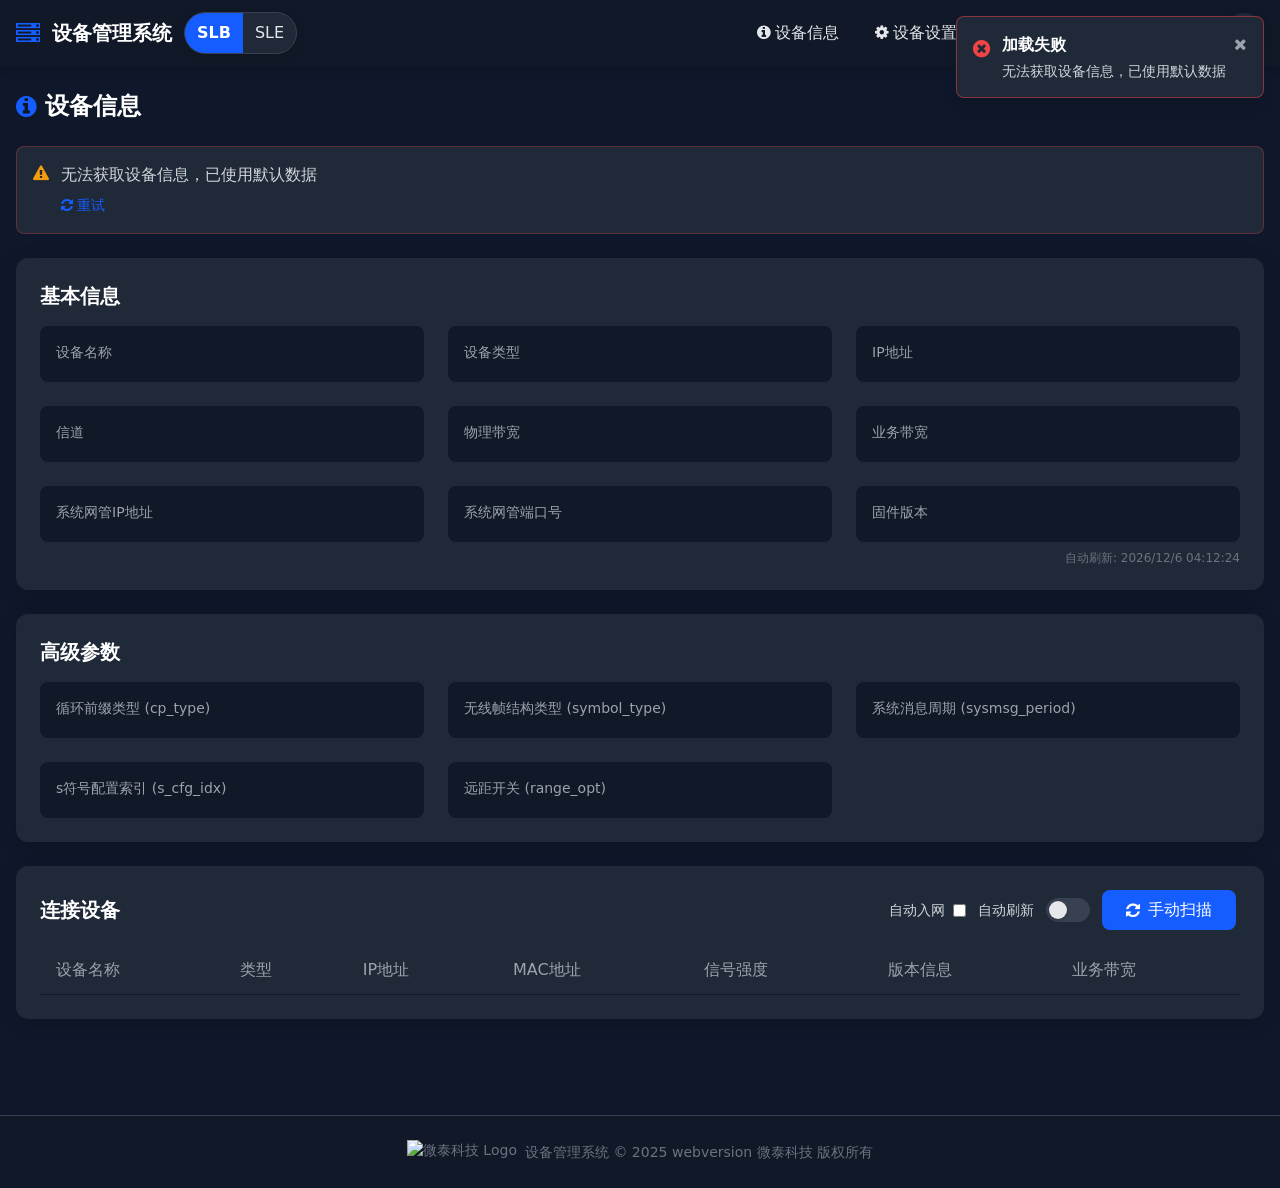
==== commit e8a5306f: "modified the name of styles.css and change to webversion" ====
--- a/index.html
+++ b/index.html
@@ -821,7 +821,7 @@
         <div class="container mx-auto px-4 text-center text-gray-500 text-sm">
             <p class="inline-flex items-center gap-2">
                 <img src="logo_big.png" alt="微泰科技 Logo" class="h-6 w-auto" />
-                设备管理系统 &copy; 2025 v70_e524a3af 微泰科技 版权所有
+                设备管理系统 &copy; 2025 webversion 微泰科技 版权所有
             </p>
         </div>
     </footer>
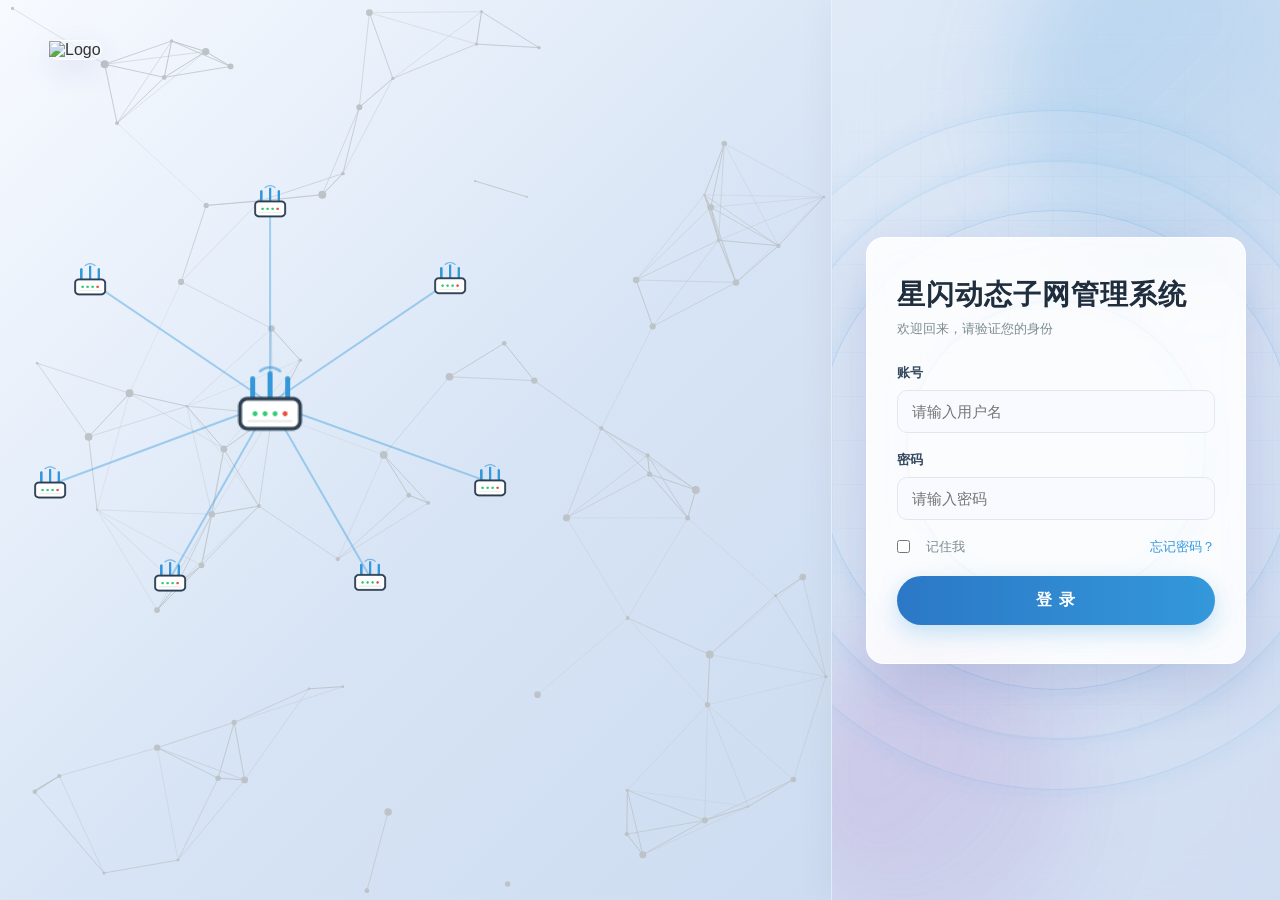
==== commit 1343c8e9: "added login page" ====
--- a/index.html
+++ b/index.html
@@ -1,832 +1,82 @@
 <!DOCTYPE html>
 <html lang="zh-CN">
 <head>
-    <meta charset="UTF-8">
-    <meta name="viewport" content="width=device-width, initial-scale=1.0">
-    <title>设备管理系统</title>
-    <script>
-        // 预先设置主题，避免首次渲染闪烁
-        (() => {
-            const storageKey = 'theme';
-            const stored = localStorage.getItem(storageKey);
-            const theme = stored || 'dark';
-            document.documentElement.setAttribute('data-theme', theme);
-        })();
-    </script>
-    <!-- 引入外部资源 -->
-    <script src="js/tailwindcss_3.4.17.js"></script>
-    <link href="css/font-awesome.min.css" rel="stylesheet">
-    <link href="css/style.css" rel="stylesheet">
+    <meta charset="UTF-8" />
+    <meta name="viewport" content="width=device-width, initial-scale=1.0" />
+    <title>星闪动态子网管理系统 - 登录</title>
 
-    <!-- Tailwind 配置 -->
-    <script>
-        tailwind.config = {
-            theme: {
-                extend: {
-                    colors: {
-                        primary: '#165DFF',
-                        secondary: '#722ED1',
-                        accent: '#F97316',
-                        success: '#10B981',
-                        warning: '#F59E0B',
-                        danger: '#EF4444',
-                        dark: {
-                            DEFAULT: '#111827',
-                            lighter: '#1F2937',
-                            lightest: '#374151'
-                        }
-                    },
-                    fontFamily: {
-                        sans: ['Inter', 'system-ui', 'sans-serif'],
-                    },
-                }
-            }
-        };
-    </script>
+    <!-- 登录页独立样式；不复用 dashboard 布局，避免全局变量冲突 -->
+    <link rel="stylesheet" href="css/login.css" />
+</head>
+<body>
+    <div class="main-wrapper">
+        <!-- 左侧面板：放置动态背景与品牌槽位；不含交互控件 -->
+        <section class="left-panel" aria-label="背景区域">
+            <!-- 粒子动画所在的画布，particle-background.js 会挂载到此处 -->
+            <canvas id="backgroundCanvas" aria-hidden="true"></canvas>
 
-    <!-- 自定义工具类 -->
-    <style type="text/tailwindcss">
-        @layer utilities {
-            .content-auto {
-                content-visibility: auto;
-            }
-            .card-shadow {
-                box-shadow: 0 4px 20px rgba(0, 0, 0, 0.15);
-            }
-            .nav-shadow {
-                box-shadow: 0 2px 10px rgba(0, 0, 0, 0.1);
-            }
-            .pulse-animation {
-                animation: pulse 2s cubic-bezier(0.4, 0, 0.6, 1) infinite;
-            }
-            @keyframes pulse {
-                0%, 100% {
-                    opacity: 1;
-                }
-                50% {
-                    opacity: 0.7;
-                }
-            }
-        }
-    </style>
+            <!-- Logo 区域-->
+            <div class="logo-slot" id="appLogoSlot" aria-label="软件图标预留位" style="text-align: center; display: inline-block; background-color: transparent; width: auto; height: auto;">
+                <img src="logo_big.png" alt="Logo" style="max-width: 100px; max-height: 30px; width: auto; height: auto; display: block;" />
+            </div>
+        </section>
 
-    <style>
-        :root {
-            --color-primary: #165DFF;
-            --color-accent: #F97316;
-            --bg-body-light: #F4F6FB;
-            --bg-card-light: #FFFFFF;
-            --bg-subcard-light: #F8FAFF;
-            --border-light: #DCE3F0;
-            --text-main-light: #1F2937;
-            --text-secondary-light: #4B5563;
-            --thead-light: #EDF2FB;
-        }
-
-        /* 主题基础色 */
-        [data-theme="dark"] body {
-            background-color: #0F172A;
-            color: #E5E7EB;
-        }
-
-        [data-theme="light"] body {
-            background-color: var(--bg-body-light);
-            color: var(--text-main-light);
-        }
-
-        /* 卡片与文本覆盖 */
-        [data-theme="light"] .bg-dark {
-            background-color: var(--bg-card-light) !important;
-            color: var(--text-main-light) !important;
-        }
-
-        [data-theme="light"] .bg-dark-lighter {
-            background-color: var(--bg-subcard-light) !important;
-            color: var(--text-main-light) !important;
-        }
-
-        [data-theme="light"] .bg-dark-lightest {
-            background-color: #E8EDF7 !important;
-        }
-
-        [data-theme="light"] .text-white {
-            color: var(--text-main-light) !important;
-        }
-
-        [data-theme="light"] .text-gray-400,
-        [data-theme="light"] .text-gray-300,
-        [data-theme="light"] .text-gray-500 {
-            color: var(--text-secondary-light) !important;
-        }
-
-        [data-theme="light"] .border-dark,
-        [data-theme="light"] .border-dark-lightest,
-        [data-theme="light"] .border-dark-lighter {
-            border-color: var(--border-light) !important;
-        }
-
-        [data-theme="light"] header.bg-dark {
-            background-color: var(--bg-card-light) !important;
-        }
-
-        [data-theme="light"] .nav-shadow {
-            box-shadow: 0 2px 10px rgba(0, 0, 0, 0.04);
-        }
-
-        [data-theme="light"] .card-shadow {
-            box-shadow: 0 6px 20px rgba(17, 24, 39, 0.08);
-        }
-
-        [data-theme="light"] table thead tr {
-            background-color: var(--thead-light);
-        }
-
-        [data-theme="light"] table tbody tr:hover {
-            background-color: #EEF2FB;
-        }
-
-        [data-theme="light"] .hover\:bg-dark:hover,
-        [data-theme="light"] .hover\:bg-dark-lighter:hover,
-        [data-theme="light"] .hover\:bg-dark-lightest:hover {
-            background-color: #E8EDF7 !important;
-        }
-
-        [data-theme="light"] .bg-primary,
-        [data-theme="light"] .bg-primary\/20,
-        [data-theme="light"] .bg-primary\/30 {
-            color: #FFFFFF;
-        }
-
-        /* 滚动条样式优化 */
-        ::-webkit-scrollbar {
-            width: 8px;
-            height: 8px;
-        }
-
-        ::-webkit-scrollbar-track {
-            background: #1E293B;
-        }
-
-        ::-webkit-scrollbar-thumb {
-            background: #475569;
-            border-radius: 4px;
-        }
-
-        ::-webkit-scrollbar-thumb:hover {
-            background: #64748B;
-        }
-
-        [data-theme="light"] ::-webkit-scrollbar-track {
-            background: #E5E7EB;
-        }
-
-        [data-theme="light"] ::-webkit-scrollbar-thumb {
-            background: #CBD5E1;
-        }
-
-        /* 加载动画 */
-        .loader {
-            border-top-color: #165DFF;
-            animation: spinner 0.6s linear infinite;
-        }
-
-        @keyframes spinner {
-            0% { transform: rotate(0deg); }
-            100% { transform: rotate(360deg); }
-        }
-    </style>
-</head>
-<body class="min-h-screen font-sans">
-    <!-- 顶部导航栏 -->
-    <header class="bg-dark sticky top-0 z-50 nav-shadow">
-        <div class="container mx-auto px-4 py-3 flex justify-between items-center">
-            <div class="flex items-center gap-3">
-                <i class="fa fa-server text-primary text-2xl"></i>
-                <h1 class="text-xl font-bold text-white">设备管理系统</h1>
-                <div class="flex items-center bg-dark-lighter border border-dark-lightest rounded-full overflow-hidden nav-shadow">
-                    <a href="index.html" class="px-3 py-2 bg-primary text-white font-semibold">SLB</a>
-                    <a href="sle.html" class="px-3 py-2 text-gray-200 hover:bg-dark-lightest transition-colors">SLE</a>
+        <!-- 右侧面板：主交互区域，承载登录表单与装饰背景 -->
+        <section class="right-panel" aria-label="登录区域">
+            <!-- 背景装饰光斑层，纯视觉元素 -->
+            <div class="decorations" aria-hidden="true">
+                <div class="circle circle-1"></div>
+                <div class="circle circle-2"></div>
+            </div>
+            <!-- 同心圆环层，增加科技感背景纹理 -->
+            <div class="decorations" aria-hidden="true">
+                <div class="connection-rings">
+                    <div class="ring ring-sm"></div>
+                    <div class="ring ring-md"></div>
+                    <div class="ring ring-lg"></div>
+                    <div class="ring ring-orbit"></div>
                 </div>
             </div>
 
-            <div class="flex items-center space-x-3">
-                <!-- 桌面端导航 -->
-                <nav class="hidden md:flex items-center space-x-1">
-                    <a href="#device-display" class="nav-link px-4 py-2 rounded-lg hover:bg-dark-lighter transition-colors">
-                        <i class="fa fa-info-circle mr-1"></i>设备信息
-                    </a>
-                    <a href="#device-settings" class="nav-link px-4 py-2 rounded-lg hover:bg-dark-lighter transition-colors">
-                        <i class="fa fa-cog mr-1"></i>设备设置
-                    </a>
-                    <a href="#scenario-test" class="nav-link px-4 py-2 rounded-lg hover:bg-dark-lighter transition-colors">
-                        <i class="fa fa-sitemap mr-1"></i>场景配置
-                    </a>
-                    <a href="#firmware-upgrade" class="nav-link px-4 py-2 rounded-lg hover:bg-dark-lighter transition-colors">
-                        <i class="fa fa-download mr-1"></i>软件升级
-                    </a>
-                    <!-- 移除导航中的节点扫描选项 -->
-                    <a href="#node-scan" class="nav-link px-4 py-2 rounded-lg hover:bg-dark-lighter transition-colors hidden">
-                        <i class="fa fa-search mr-1"></i>节点扫描
-                    </a>
-                </nav>
-
-                <button id="theme-toggle" aria-label="切换主题" class="inline-flex items-center justify-center w-10 h-10 rounded-full bg-dark-lighter hover:bg-dark-lightest text-gray-300 transition-colors nav-shadow">
-                    <i id="theme-toggle-icon" class="fa fa-moon-o"></i>
-                </button>
-
-                <!-- 移动端菜单按钮 -->
-                <button id="mobile-menu-button" class="md:hidden text-gray-300 hover:text-white">
-                    <i class="fa fa-bars text-xl"></i>
-                </button>
-            </div>
-        </div>
-
-        <!-- 移动端导航菜单 -->
-        <div id="mobile-menu" class="md:hidden hidden bg-dark-lighter">
-            <div class="container mx-auto px-4 py-2 flex flex-col space-y-1">
-                <a href="#device-display" class="nav-link px-4 py-2 rounded-lg hover:bg-dark transition-colors">
-                    <i class="fa fa-info-circle mr-1"></i>设备信息
-                </a>
-                <a href="#device-settings" class="nav-link px-4 py-2 rounded-lg hover:bg-dark transition-colors">
-                    <i class="fa fa-cog mr-1"></i>设备设置
-                </a>
-                <a href="#scenario-test" class="nav-link px-4 py-2 rounded-lg hover:bg-dark transition-colors">
-                    <i class="fa fa-sitemap mr-1"></i>场景配置
-                </a>
-                <a href="#firmware-upgrade" class="nav-link px-4 py-2 rounded-lg hover:bg-dark transition-colors">
-                    <i class="fa fa-download mr-1"></i>软件升级
-                </a>
-                <!-- 移除移动端导航中的节点扫描选项 -->
-                <a href="#node-scan" class="nav-link px-4 py-2 rounded-lg hover:bg-dark transition-colors hidden">
-                    <i class="fa fa-search mr-1"></i>节点扫描
-                </a>
-            </div>
-        </div>
-    </header>
-
-    <!-- 主内容区 -->
-    <main class="container mx-auto px-4 py-6">
-        <!-- 通知提示 -->
-        <div id="notification" class="fixed top-4 right-4 bg-dark-lighter border border-primary/50 rounded-lg p-4 shadow-lg transform translate-x-full transition-transform duration-300 z-50 max-w-sm">
-            <div class="flex items-start">
-                <div id="notification-icon" class="mr-3 mt-0.5">
-                    <i class="fa fa-check-circle text-green-400 text-xl"></i>
-                </div>
-                <div class="flex-1">
-                    <h3 id="notification-title" class="font-semibold text-white"></h3>
-                    <p id="notification-message" class="text-sm text-gray-300 mt-1"></p>
-                </div>
-                <button id="close-notification" class="text-gray-400 hover:text-white ml-2">
-                    <i class="fa fa-times"></i>
-                </button>
-            </div>
-        </div>
-
-        <!-- 设备信息页面 -->
-        <section id="device-display" class="page-section">
-            <h2 class="text-2xl font-bold mb-6 text-white flex items-center">
-                <i class="fa fa-info-circle text-primary mr-2"></i>设备信息
-            </h2>
-
-            <!-- 加载状态 -->
-            <div id="device-loading" class="hidden py-12 text-center">
-                <div class="loader inline-block w-8 h-8 border-4 rounded-full"></div>
-                <p class="mt-3 text-gray-400">正在加载设备信息...</p>
-            </div>
-
-            <!-- 错误提示 -->
-            <div id="device-error-hint" class="hidden bg-dark-lighter border border-danger/30 rounded-lg p-4 mb-6">
-                <div class="flex items-start">
-                    <i class="fa fa-exclamation-triangle text-warning mt-0.5 mr-3"></i>
-                    <div>
-                        <p id="error-hint-message" class="text-gray-300"></p>
-                        <button id="retry-load" class="mt-2 text-sm text-primary hover:text-primary/80">
-                            <i class="fa fa-refresh mr-1"></i>重试
-                        </button>
-                    </div>
-                </div>
-            </div>
-
-            <!-- 设备基本信息卡片 -->
-            <div id="device-info-card" class="bg-dark-lighter rounded-xl p-6 mb-6 card-shadow">
-                <div class="flex justify-between items-start mb-4">
-                    <h3 class="text-xl font-semibold text-white">基本信息</h3>
-                    <span id="device-info-default-indicator" class="hidden text-xs px-2 py-1 bg-warning/20 text-warning rounded-full">
-                        使用默认数据
-                    </span>
+            <!-- 登录卡片主体：标题、输入框、辅助操作与提交按钮 -->
+            <div class="login-container">
+                <div class="login-header">
+                    <h2>星闪动态子网管理系统</h2>
+                    <p>欢迎回来，请验证您的身份</p>
                 </div>
 
-                <div class="grid grid-cols-1 md:grid-cols-2 lg:grid-cols-3 gap-6">
-                    <div class="bg-dark rounded-lg p-4">
-                        <p class="text-gray-400 text-sm mb-1">设备名称</p>
-                        <p id="device-name" class="text-white font-medium"></p>
+                <form class="login-form" id="loginForm">
+                    <div class="input-group">
+                        <label for="username">账号</label>
+                        <input type="text" id="username" placeholder="请输入用户名" autocomplete="username" required />
+                        <span class="focus-border" aria-hidden="true"></span>
                     </div>
 
-                    <div class="bg-dark rounded-lg p-4">
-                        <p class="text-gray-400 text-sm mb-1">设备类型</p>
-                        <p id="current-device-type" class="text-white font-medium"></p>
+                    <div class="input-group">
+                        <label for="password">密码</label>
+                        <input type="password" id="password" placeholder="请输入密码" autocomplete="current-password" required />
+                        <span class="focus-border" aria-hidden="true"></span>
                     </div>
 
-                    <div class="bg-dark rounded-lg p-4">
-                        <p class="text-gray-400 text-sm mb-1">IP地址</p>
-                        <p id="device-ip" class="text-white font-medium font-mono"></p>
+                    <div class="form-actions">
+                        <label class="checkbox-container">
+                            <input type="checkbox" />
+                            <span class="checkmark" aria-hidden="true"></span>
+                            记住我
+                        </label>
+                        <a href="#" class="forgot-password">忘记密码？</a>
                     </div>
 
-                    <div class="bg-dark rounded-lg p-4">
-                        <p class="text-gray-400 text-sm mb-1">信道</p>
-                        <p id="device-channel" class="text-white font-medium"></p>
-                    </div>
-
-                    <div class="bg-dark rounded-lg p-4">
-                        <p class="text-gray-400 text-sm mb-1">物理带宽</p>
-                        <p id="device-physical-bandwidth" class="text-white font-medium"></p>
-                    </div>
-
-                    <div class="bg-dark rounded-lg p-4">
-                        <p class="text-gray-400 text-sm mb-1">业务带宽</p>
-                        <p id="device-service-bandwidth" class="text-white font-medium"></p>
-                    </div>
-
-                    <div class="bg-dark rounded-lg p-4">
-                        <p class="text-gray-400 text-sm mb-1">系统网管IP地址</p>
-                        <p id="device-server-ipconfig" class="text-white font-medium"></p>
-                    </div>
-
-                    <div class="bg-dark rounded-lg p-4">
-                        <p class="text-gray-400 text-sm mb-1">系统网管端口号</p>
-                        <p id="device-server-portconfig" class="text-white font-medium"></p>
-                    </div>
-
-                    <div class="bg-dark rounded-lg p-4">
-                        <p class="text-gray-400 text-sm mb-1">固件版本</p>
-                        <p id="device-version" class="text-white font-medium"></p>
-                    </div>
-
-                    <!-- 移除已连接G节点信息区域 -->
-                </div>
-            </div>
-
-            <!-- 高级信息卡片 -->
-            <div id="device-advanced-card" class="bg-dark-lighter rounded-xl p-6 mb-6 card-shadow">
-                <div class="flex justify-between items-start mb-4">
-                    <h3 class="text-xl font-semibold text-white">高级参数</h3>
-                </div>
-
-                <div class="grid grid-cols-1 md:grid-cols-2 lg:grid-cols-3 gap-6">
-                    <div class="bg-dark rounded-lg p-4">
-                        <p class="text-gray-400 text-sm mb-1">循环前缀类型 (cp_type)</p>
-                        <p id="device-cp-type" class="text-white font-medium"></p>
-                    </div>
-                    <div class="bg-dark rounded-lg p-4">
-                        <p class="text-gray-400 text-sm mb-1">无线帧结构类型 (symbol_type)</p>
-                        <p id="device-symbol-type" class="text-white font-medium"></p>
-                    </div>
-                    <div class="bg-dark rounded-lg p-4">
-                        <p class="text-gray-400 text-sm mb-1">系统消息周期 (sysmsg_period)</p>
-                        <p id="device-sysmsg-period" class="text-white font-medium"></p>
-                    </div>
-                    <div class="bg-dark rounded-lg p-4">
-                        <p class="text-gray-400 text-sm mb-1">s符号配置索引 (s_cfg_idx)</p>
-                        <p id="device-s-cfg-idx" class="text-white font-medium"></p>
-                    </div>
-                    <div class="bg-dark rounded-lg p-4">
-                        <p class="text-gray-400 text-sm mb-1">远距开关 (range_opt)</p>
-                        <p id="device-range-opt" class="text-white font-medium"></p>
-                    </div>
-                </div>
-            </div>
-
-            <!-- 连接设备列表 -->
-            <div id="connected-devices-card" class="bg-dark-lighter rounded-xl p-6 mb-6 card-shadow">
-                <div class="flex justify-between items-center mb-4">
-                    <h3 class="text-xl font-semibold text-white">连接设备</h3>
-                    <span id="connected-devices-default-indicator" class="hidden text-xs px-2 py-1 bg-warning/20 text-warning rounded-full">
-                        使用默认数据
-                    </span>
-
-                    <!-- 自动刷新页面开关-->
-                    <div class="flex items-center space-x-3 mr-1">
-                        <div class="flex items-center space-x-2" id="auto-join-group">
-                            <label for="auto-join-network" class="text-sm font-medium text-gray-300">自动入网</label>
-                            <input type="checkbox" id="auto-join-network">
-                        </div>
-                        <div id="auto-join-loading" class="hidden">
-                            <div class="loader inline-block w-4 h-4 border-2 border-primary rounded-full"></div>
-                        </div>
-
-                        <span class="text-sm text-gray-300">自动刷新</span>
-                        <label class="auto-refresh-switch">
-                            <input type="checkbox" id="auto-refresh-toggle">
-                            <span class="auto-refresh-slider"></span>
-                        </label>
-
-                        <button type="button" id="manual-scan" class="bg-primary hover:bg-primary/80 text-white px-6 py-2 rounded-lg transition-colors flex items-center">
-                            <i class="fa fa-refresh mr-2"></i>
-                            <span>手动扫描</span>
-                        </button>
-                    </div>
-                </div>
-
-                <div class="overflow-x-auto">
-                    <table class="min-w-full">
-                        <thead>
-                            <tr class="border-b border-dark">
-                                <th class="py-3 px-4 text-left text-gray-400 font-medium">设备名称</th>
-                                <th class="py-3 px-4 text-left text-gray-400 font-medium">类型</th>
-                                <th class="py-3 px-4 text-left text-gray-400 font-medium">IP地址</th>
-                                <th class="py-3 px-4 text-left text-gray-400 font-medium">MAC地址</th>
-                                <th class="py-3 px-4 text-left text-gray-400 font-medium">信号强度</th>
-                                <th class="py-3 px-4 text-left text-gray-400 font-medium">版本信息</th>
-                                <th class="py-3 px-4 text-left text-gray-400 font-medium">业务带宽</th>
-                            </tr>
-                        </thead>
-                        <tbody id="connected-devices-table">
-                            <!-- 设备数据将通过JavaScript动态填充 -->
-                        </tbody>
-                    </table>
-                </div>
-            </div>
-        </section>
-
-        <!-- 设备设置页面 -->
-        <section id="device-settings" class="page-section hidden">
-            <h2 class="text-2xl font-bold mb-6 text-white flex items-center">
-                <i class="fa fa-cog text-primary mr-2"></i>设备设置
-            </h2>
-
-            <div class="bg-dark-lighter rounded-xl p-6 card-shadow">
-                <form id="settings-device-form">
-                    <div class="grid grid-cols-1 md:grid-cols-2 xl:grid-cols-3 gap-6 mb-8">
-                        <div>
-                            <label for="settings-device-type" class="block text-sm font-medium text-gray-300 mb-1">设备类型</label>
-                            <select id="settings-device-type" class="w-full bg-dark border border-dark-lightest rounded-lg px-4 py-2 text-white focus:outline-none focus:ring-2 focus:ring-primary/50">
-                                <option value="gnode">G节点 (主节点)</option>
-                                <option value="tnode">T节点 (终端节点)</option>
-                            </select>
-                        </div>
-
-                        <div>
-                            <label for="settings-name" class="block text-sm font-medium text-gray-300 mb-1">设备名称</label>
-                            <input type="text" id="settings-name" class="w-full bg-dark border border-dark-lightest rounded-lg px-4 py-2 text-white focus:outline-none focus:ring-2 focus:ring-primary/50" required>
-                        </div>
-
-                        <div>
-                            <label for="settings-ip" class="block text-sm font-medium text-gray-300 mb-1">IP地址</label>
-                            <input type="text" id="settings-ip" class="w-full bg-dark border border-dark-lightest rounded-lg px-4 py-2 text-white font-mono focus:outline-none focus:ring-2 focus:ring-primary/50" required>
-                        </div>
-
-                        <div>
-                            <label for="settings-channel" class="block text-sm font-medium text-gray-300 mb-1">信道</label>
-                            <select id="settings-channel" class="w-full bg-dark border border-dark-lightest rounded-lg px-4 py-2 text-white focus:outline-none focus:ring-2 focus:ring-primary/50">
-                                <!-- 信道选项将通过JavaScript动态填充 -->
-                            </select>
-                            <p id="bandwidth-restriction-hint" class="hidden mt-1 text-sm text-warning">
-                                <i class="fa fa-exclamation-circle mr-1"></i>当前信道限制可用带宽选项
-                            </p>
-                        </div>
-
-                        <div>
-                            <label for="settings-physical-bandwidth" class="block text-sm font-medium text-gray-300 mb-1">物理带宽 (M)</label>
-                            <select id="settings-physical-bandwidth" class="w-full bg-dark border border-dark-lightest rounded-lg px-4 py-2 text-white focus:outline-none focus:ring-2 focus:ring-primary/50">
-                            </select>
-                            <p id="bandwidth-channel-hint" class="hidden mt-1 text-sm text-warning">
-                                <i class="fa fa-exclamation-circle mr-1"></i>带宽选择将影响可用信道
-                            </p>
-                        </div>
-
-                        <div>
-                            <label for="settings-service-bandwidth" class="block text-sm font-medium text-gray-300 mb-1">业务带宽 (M)</label>
-                            <select id="settings-service-bandwidth" class="w-full bg-dark border border-dark-lightest rounded-lg px-4 py-2 text-white focus:outline-none focus:ring-2 focus:ring-primary/50">
-                            </select>
-                            <p id="bandwidth-warning" class="hidden mt-1 text-sm text-danger">
-                                <i class="fa fa-exclamation-circle mr-1"></i>
-                                <span id="bandwidth-warning-text">业务带宽不能大于物理带宽</span>
-                            </p>
-                            <p class="mt-1 text-xs text-gray-500">业务带宽固定为20M、40M或80M</p>
-                        </div>
-
-                        <div>
-                            <label for="setting-server-ip" class="block text-sm font-medium text-gray-300 mb-1">系统网管IP地址</label>
-                            <input type="text" id="setting-server-ip" class="w-full bg-dark border border-dark-lightest rounded-lg px-4 py-2 text-white focus:outline-none focus:ring-2 focus:ring-primary/50" required>
-                        </div>
-
-                        <div>
-                            <label for="setting-server-port" class="block text-sm font-medium text-gray-300 mb-1">系统网管端口号</label>
-                            <input type="text" id="setting-server-port" class="w-full bg-dark border border-dark-lightest rounded-lg px-4 py-2 text-white focus:outline-none focus:ring-2 focus:ring-primary/50" required>
-                        </div>
-
-                        <div class="md:col-span-2">
-                            <label for="settings-version" class="block text-sm font-medium text-gray-300 mb-1">固件版本</label>
-                            <input type="text" id="settings-version" class="w-full bg-dark border border-dark-lightest rounded-lg px-4 py-2 text-white focus:outline-none focus:ring-2 focus:ring-primary/50" readonly>
-                            <p class="mt-1 text-xs text-gray-500">版本号不可直接修改，请通过“软件升级”功能更新</p>
-                        </div>
-                    </div>
-
-                    <div class="flex justify-end mb-6">
-                        <button type="button" id="settings-basic-submit" class="bg-primary hover:bg-primary/80 text-white px-6 py-2 rounded-lg transition-colors flex items-center">
-                            <span>保存基础参数</span>
-                            <span id="basic-submit-loading" class="hidden ml-2">
-                                <div class="loader inline-block w-4 h-4 border-2 border-white rounded-full"></div>
-                            </span>
-                        </button>
-                    </div>
-
-                    <div class="border-t border-dark-lightest pt-4">
-                        <div class="flex items-center justify-between mb-3">
-                            <h3 class="text-lg font-semibold text-white">高级参数</h3>
-                        </div>
-                        <div class="grid grid-cols-1 md:grid-cols-2 xl:grid-cols-3 gap-6">
-                            <div>
-                                <label for="settings-cp-type" class="block text-sm font-medium text-gray-300 mb-1">循环前缀类型 (cp_type)</label>
-                                <select id="settings-cp-type" class="w-full bg-dark border border-dark-lightest rounded-lg px-4 py-2 text-white focus:outline-none focus:ring-2 focus:ring-primary/50">
-                                    <option value="0">0 常规循环前缀 (5Ts)</option>
-                                    <option value="1">1 扩展循环前缀 (14Ts)</option>
-                                    <option value="2">2 24Ts 循环前缀</option>
-                                    <option value="3">3 42Ts 循环前缀</option>
-                                </select>
-                            </div>
-
-                            <div>
-                                <label for="settings-s-cfg-idx" class="block text-sm font-medium text-gray-300 mb-1">s符号配置索引 (s_cfg_idx)</label>
-                                <select id="settings-s-cfg-idx" class="w-full bg-dark border border-dark-lightest rounded-lg px-4 py-2 text-white focus:outline-none focus:ring-2 focus:ring-primary/50">
-                                    <option value="0">0</option>
-                                    <option value="1">1</option>
-                                    <option value="2">2</option>
-                                </select>
-                            </div>
-
-                            <div>
-                                <label for="settings-symbol-type" class="block text-sm font-medium text-gray-300 mb-1">无线帧结构类型 (symbol_type)</label>
-                                <select id="settings-symbol-type" class="w-full bg-dark border border-dark-lightest rounded-lg px-4 py-2 text-white focus:outline-none focus:ring-2 focus:ring-primary/50"></select>
-                                <p id="symbol-type-hint" class="mt-1 text-xs text-gray-500">根据 cp_type 与 s_cfg_idx 自动限定</p>
-                            </div>
-
-                            <div>
-                                <label for="settings-sysmsg-period" class="block text-sm font-medium text-gray-300 mb-1">系统消息发送周期 (sysmsg_period)</label>
-                                <select id="settings-sysmsg-period" class="w-full bg-dark border border-dark-lightest rounded-lg px-4 py-2 text-white focus:outline-none focus:ring-2 focus:ring-primary/50">
-                                    <option value="0">0 ＝ 64 超帧</option>
-                                    <option value="1">1 ＝ 128 超帧</option>
-                                    <option value="2">2 ＝ 256 超帧</option>
-                                    <option value="3">3 ＝ 512 超帧</option>
-                                </select>
-                            </div>
-
-                            <div>
-                                <label for="settings-pow" class="block text-sm font-medium text-gray-300 mb-1">功率 (pow)</label>
-                                <input type="number" id="settings-pow" min="-310" max="250" step="1" class="w-full bg-dark border border-dark-lightest rounded-lg px-4 py-2 text-white focus:outline-none focus:ring-2 focus:ring-primary/50" placeholder="范围 -310 到 250">
-                                <p class="mt-1 text-xs text-gray-500">250 表示 25 dBm，125 表示 12.5 dBm</p>
-                            </div>
-
-                            <div>
-                                <label for="settings-range-opt" class="block text-sm font-medium text-gray-300 mb-1">远距开关 (range_opt)</label>
-                                <select id="settings-range-opt" class="w-full bg-dark border border-dark-lightest rounded-lg px-4 py-2 text-white focus:outline-none focus:ring-2 focus:ring-primary/50">
-                                    <option value="1">开启</option>
-                                    <option value="0">关闭</option>
-                                </select>
-                            </div>
-                        </div>
-                    </div>
-                    <div class="flex justify-end mt-6">
-                        <button type="button" id="settings-advanced-submit" class="bg-primary hover:bg-primary/80 text-white px-6 py-2 rounded-lg transition-colors flex items-center">
-                            <span>保存高级参数</span>
-                            <span id="advanced-submit-loading" class="hidden ml-2">
-                                <div class="loader inline-block w-4 h-4 border-2 border-white rounded-full"></div>
-                            </span>
-                        </button>
-                    </div>
+                    <button type="submit" class="login-btn">
+                        <span>登 录</span>
+                        <div class="btn-bg" aria-hidden="true"></div>
+                    </button>
                 </form>
             </div>
         </section>
+    </div>
 
-            <!-- 场景配置页面（独立页） -->
-            <section id="scenario-test" class="page-section hidden">
-                <h2 class="text-2xl font-bold mb-6 text-white flex items-center">
-                    <i class="fa fa-sitemap text-primary mr-2"></i>场景配置
-                </h2>
-
-                <div class="grid grid-cols-1 xl:grid-cols-3 gap-6">
-                    <!-- 左侧：测试选择区 -->
-                    <div class="xl:col-span-2 bg-dark-lighter rounded-xl p-6 card-shadow">
-                        <div class="flex items-center justify-between">
-                            <h3 class="text-xl font-semibold text-white">性能测试</h3>
-                            <span class="text-xs text-gray-400">选择一种测试类型</span>
-                        </div>
-
-                        <div class="grid grid-cols-1 sm:grid-cols-2 gap-4 mt-5">
-                            <button type="button" class="scenario-card" data-scenario="throughput" aria-pressed="false">
-                                <div class="scenario-card__icon">
-                                    <i class="fa fa-tachometer"></i>
-                                </div>
-                                <div class="scenario-card__content">
-                                    <p class="scenario-card__title">吞吐量峰值测试</p>
-                                </div>
-                            </button>
-
-                            <button type="button" class="scenario-card" data-scenario="shortrange" aria-pressed="false">
-                                <div class="scenario-card__icon">
-                                    <i class="fa fa-bullseye"></i>
-                                </div>
-                                <div class="scenario-card__content">
-                                    <p class="scenario-card__title">近距测试</p>
-                                </div>
-                            </button>
-
-                            <button type="button" class="scenario-card" data-scenario="remoterange" aria-pressed="false">
-                                <div class="scenario-card__icon">
-                                    <i class="fa fa-signal"></i>
-                                </div>
-                                <div class="scenario-card__content">
-                                    <p class="scenario-card__title">远距测试</p>
-                                </div>
-                            </button>
-
-                            <button type="button" class="scenario-card" data-scenario="lowpower" aria-pressed="false">
-                                <div class="scenario-card__icon">
-                                    <i class="fa fa-leaf"></i>
-                                </div>
-                                <div class="scenario-card__content">
-                                    <p class="scenario-card__title">低功耗测试</p>
-                                </div>
-                            </button>
-                        </div>
-
-                        <div class="mt-6">
-                            <div class="flex items-center justify-between mb-3">
-                                <h4 class="text-base font-semibold text-white">其他测试</h4>
-                                <span class="text-xs text-gray-500">预留区域</span>
-                            </div>
-                            <div class="bg-dark rounded-lg border border-dashed border-dark-lightest p-4 text-sm text-gray-400">
-                                更多测试场景将陆续支持
-                            </div>
-                        </div>
-                    </div>
-
-                    <!-- 右侧：辅助信息区 -->
-                    <div class="bg-dark-lighter rounded-xl p-6 card-shadow flex flex-col gap-6">
-                        <div class="space-y-4">
-                            <div class="flex items-center justify-between">
-                                <h3 class="text-xl font-semibold text-white">测试说明</h3>
-                                <span id="scenario-selected-badge" class="text-xs px-2 py-1 rounded-full bg-dark text-gray-300">未选择</span>
-                            </div>
-                            <div>
-                                <p id="scenario-title" class="text-base font-semibold text-white hidden"></p>
-                                <p id="scenario-desc" class="mt-2 text-sm text-gray-300 leading-relaxed">
-                                    请选择左侧测试类型，系统将加载对应说明并准备测试环境。
-                                </p>
-                            </div>
-                            <button type="button" id="scenario-start-btn" class="bg-primary hover:bg-primary/80 text-white px-4 py-3 rounded-lg transition-colors flex items-center justify-center btn-disabled" disabled>
-                                <i class="fa fa-play mr-2"></i>开始测试
-                            </button>
-                            <p id="scenario-start-hint" class="text-xs text-gray-500 hidden"></p>
-
-                        </div>
-
-                        <div class="border-t border-dark-lightest pt-4">
-                            <h3 class="text-lg font-semibold text-white">设备状态</h3>
-                            <div class="mt-4 space-y-3 text-sm text-gray-300">
-                                <div class="flex items-center justify-between">
-                                    <span>组网状态</span>
-                                    <div class="flex items-center gap-2">
-                                        <span id="scenario-network-dot" class="inline-block w-2.5 h-2.5 rounded-full bg-danger"></span>
-                                        <span id="scenario-network-text">未组网</span>
-                                    </div>
-                                </div>
-                                <div class="flex items-center justify-between">
-                                    <span>设备类型</span>
-                                    <span id="scenario-device-type">未知</span>
-                                </div>
-                            </div>
-                        </div>
-                    </div>
-                </div>
-            </section>
-
-        <!-- 软件升级页面 -->
-        <section id="firmware-upgrade" class="page-section hidden">
-            <h2 class="text-2xl font-bold mb-6 text-white flex items-center">
-                <i class="fa fa-download text-primary mr-2"></i>软件升级
-            </h2>
-
-            <div class="grid grid-cols-1 lg:grid-cols-3 gap-6">
-                <!-- 仅保留固件上传部分 -->
-                <div class="lg:col-span-2">
-                    <!-- 固件上传 -->
-                    <div class="bg-dark-lighter rounded-xl p-6 card-shadow">
-                        <h3 class="text-xl font-semibold text-white mb-4">手动上传固件</h3>
-
-                        <div class="bg-dark rounded-lg p-4">
-                            <div class="flex flex-col md:flex-row items-start md:items-center justify-between border border-dashed border-dark-lightest rounded-lg p-4 mb-4">
-                                <div>
-                                    <p class="text-gray-300 mb-1">支持 .bin 或 .fw 格式的固件文件</p>
-                                    <p id="selected-file-name" class="text-sm text-gray-500">未选择文件</p>
-                                </div>
-                                <div class="mt-3 md:mt-0">
-                                    <label class="bg-primary/20 hover:bg-primary/30 text-primary px-4 py-2 rounded-lg transition-colors text-sm cursor-pointer inline-block">
-                                        <i class="fa fa-upload mr-1"></i>选择文件
-                                        <input type="file" id="firmware-file" accept=".bin,.fw" class="hidden">
-                                    </label>
-                                </div>
-                            </div>
-
-                            <div class="flex justify-end">
-                                <button id="upload-button" class="bg-accent hover:bg-accent/80 text-white px-4 py-2 rounded-lg transition-colors text-sm flex items-center">
-                                    <i class="fa fa-cloud-upload mr-1"></i>上传固件
-                                    <span id="upload-loading" class="hidden ml-2">
-                                        <div class="loader inline-block w-4 h-4 border-2 border-white rounded-full"></div>
-                                    </span>
-                                </button>
-                            </div>
-                        </div>
-                    </div>
-                </div>
-
-                <!-- 升级操作和历史 -->
-                <div class="space-y-6">
-                    <!-- 升级操作 -->
-                    <div class="bg-dark-lighter rounded-xl p-6 card-shadow">
-                        <h3 class="text-xl font-semibold text-white mb-4">升级操作</h3>
-
-                        <div class="bg-dark rounded-lg p-4 space-y-4">
-                            <div class="p-4 bg-primary/10 border border-primary/20 rounded-lg">
-                                <p class="text-center text-gray-300 text-sm">
-                                    <i class="fa fa-info-circle text-primary mr-1"></i>
-                                    升级过程中设备将暂时无法使用，请勿断电
-                                </p>
-                            </div>
-
-                            <button id="upgrade-button" class="w-full bg-primary hover:bg-primary/80 text-white px-4 py-3 rounded-lg transition-colors flex items-center justify-center">
-                                <i class="fa fa-refresh mr-2"></i>
-                                <span>升级到最新版本</span>
-                                <span id="upgrade-loading" class="hidden ml-2">
-                                    <div class="loader inline-block w-4 h-4 border-2 border-white rounded-full"></div>
-                                </span>
-                            </button>
-                        </div>
-
-                    </div>
-                </div>
-            </div>
-        </section>
-
-        <!-- 节点扫描页面 - 不显示在导航中，但功能保留 -->
-        <section id="node-scan" class="page-section hidden">
-            <h2 class="text-2xl font-bold mb-6 text-white flex items-center">
-                <i class="fa fa-search text-primary mr-2"></i>节点扫描
-            </h2>
-            
-            <div class="bg-dark-lighter rounded-xl p-6 card-shadow mb-6">
-                <div class="flex flex-wrap justify-between items-center mb-6">
-                    <h3 class="text-xl font-semibold text-white">附近的G节点</h3>
-                    <button id="scan-gnodes-button" class="bg-primary hover:bg-primary/80 text-white px-4 py-2 rounded-lg transition-colors flex items-center mt-2 sm:mt-0">
-                        <i class="fa fa-refresh mr-1"></i>重新扫描
-                        <span id="scan-loading" class="hidden ml-2">
-                            <div class="loader inline-block w-4 h-4 border-2 border-white rounded-full"></div>
-                        </span>
-                    </button>
-                </div>
-                
-                <div id="scan-result-hint" class="hidden py-8 text-center text-gray-400">
-                    <i class="fa fa-info-circle mr-2"></i>
-                    未发现可用的G节点
-                </div>
-                
-                <div class="overflow-x-auto">
-                    <table class="min-w-full">
-                        <thead>
-                            <tr class="border-b border-dark">
-								<th class="py-3 px-4 text-left text-gray-400 font-medium">节点索引</th>
-                                <th class="py-3 px-4 text-left text-gray-400 font-medium">节点名称</th>
-                                <th class="py-3 px-4 text-left text-gray-400 font-medium">信道</th>
-                                <th class="py-3 px-4 text-left text-gray-400 font-medium">信号强度</th>
-                                <th class="py-3 px-4 text-left text-gray-400 font-medium">操作</th>
-                            </tr>
-                        </thead>
-                        <tbody id="g-nodes-table">
-                            <!-- 扫描结果将通过JavaScript动态填充 -->
-                        </tbody>
-                    </table>
-                </div>
-                
-                <div class="mt-6 flex justify-end">
-                    <button id="back-to-settings-button" class="bg-dark hover:bg-dark-lightest text-white px-4 py-2 rounded-lg transition-colors">
-                        <i class="fa fa-arrow-left mr-1"></i>返回设置
-                    </button>
-                </div>
-            </div>
-        </section>
-    </main>
-
-    <!-- 页脚 -->
-    <footer id="site-footer" class="bg-dark mt-12 py-6 border-t border-dark-lightest">
-        <div class="container mx-auto px-4 text-center text-gray-500 text-sm">
-            <p class="inline-flex items-center gap-2">
-                <img src="logo_big.png" alt="微泰科技 Logo" class="h-6 w-auto" />
-                设备管理系统 &copy; 2025 webversion 微泰科技 版权所有
-            </p>
-        </div>
-    </footer>
-
-    <!-- JavaScript -->
-    <script src="js/main.js"></script>
+    <!-- 引用正确的脚本文件 -->
+    <script src="js/login.js" defer></script>
 </body>
-</html>+</html>
--- a/css/login.css
+++ b/css/login.css
@@ -0,0 +1,450 @@
+/* 
+ * 登录页面专用样式 (Login Styles)
+ * 包含：CSS变量定义、全局重置、通用样式
+ * 注意：此文件独立于 base.css 和 layout.css，因为登录页布局特殊
+ * 设计目标：高斯模糊 + 粒子背景 + 右侧登录表单卡片。
+ */
+
+ :root {
+    /* 调色板 */
+    --primary-color: #3498db;
+    --primary-gradient: linear-gradient(90deg, #2b78c6, #3498db, #2b78c6);
+    --text-main: #1f2d3d;
+    --text-secondary: #7f8c8d;
+    --text-label: #34495e;
+    --bg-body: #f0f4f8;
+    --bg-input: rgba(248, 250, 255, 0.9);
+    --border-color: #e1e8ed;
+    
+    /* 字体 */
+    --font-family: "Segoe UI", "Microsoft YaHei", sans-serif;
+}
+
+/* 全局重置 */
+* {
+    margin: 0;
+    padding: 0;
+    box-sizing: border-box;
+    font-family: var(--font-family);
+}
+
+body {
+    width: 100%;
+    height: 100vh;
+    overflow: hidden;
+    background-color: var(--bg-body);
+    color: #333;
+}
+
+/* 
+ * 布局样式 (Layout Styles)
+ * 包含：主容器、左右分栏、响应式布局
+ */
+
+/* 主布局容器：左右分栏，左侧放动画，右侧放表单 */
+.main-wrapper {
+    width: 100%;
+    height: 100%;
+    display: flex;
+    /* 将背景统一移动到主容器，确保左右一致 */
+    background: linear-gradient(135deg, #f7faff 0%, #d7e4f5 45%, #c8d7ef 100%);
+}
+
+/* 左侧面板：透明背景，仅展示 Canvas 粒子与 Logo 槽位 */
+.left-panel {
+    flex: 6.5;
+    position: relative;
+    overflow: hidden;
+    /* 背景透明，显示主容器背景 */
+    background: transparent;
+}
+
+/* Canvas 背景层 */
+#backgroundCanvas {
+    position: absolute;
+    inset: 0;
+    width: 100%;
+    height: 100%;
+    z-index: 0;
+}
+
+/* 右侧面板：模糊玻璃容器，承载登录框与背景装饰 */
+.right-panel {
+    flex: 3.5;
+    position: relative;
+    display: flex;
+    align-items: center;
+    justify-content: center;
+    overflow: hidden;
+
+    /* 右侧模糊化处理 */
+    /* 半透明白色背景 */
+    background: rgba(255, 255, 255, 0.15);
+    /* 毛玻璃效果：模糊背后的内容 */
+    backdrop-filter: blur(20px);
+    -webkit-backdrop-filter: blur(20px);
+    
+    /* 左侧边框线，增强分割感 */
+    border-left: 1px solid rgba(255, 255, 255, 0.3);
+    box-shadow: -10px 0 30px rgba(0, 0, 0, 0.03);
+}
+
+/* 背景网格纹理：叠加轻量格线和遮罩，营造科技感 */
+.right-panel::before {
+    content: "";
+    position: absolute;
+    inset: 0;
+    pointer-events: none;
+
+    background-image:
+        linear-gradient(rgba(52, 152, 219, 0.05) 1px, transparent 1px),
+        linear-gradient(90deg, rgba(52, 152, 219, 0.05) 1px, transparent 1px);
+    background-size: 44px 44px;
+
+    /* 边缘遮罩 */
+    mask-image: radial-gradient(circle at 50% 45%, rgba(0,0,0,0.9) 35%, transparent 75%);
+    -webkit-mask-image: radial-gradient(circle at 50% 45%, rgba(0,0,0,0.9) 35%, transparent 75%);
+}
+
+/* 响应式布局：窄屏时上下堆叠，右侧圆角顶部突出 */
+@media (max-width: 900px) {
+    .main-wrapper {
+        flex-direction: column;
+    }
+
+    .left-panel {
+        flex: 0.42;
+    }
+
+    .right-panel {
+        flex: 0.58;
+        border-radius: 28px 28px 0 0;
+        margin-top: -18px;
+    }
+}
+
+/* 右侧背景装饰光斑：彩色模糊圆，轻微浮动动画 */
+.decorations {
+    position: absolute;
+    inset: 0;
+    overflow: hidden;
+    z-index: 0;
+    pointer-events: none;
+    display: flex;
+    align-items: center;
+    justify-content: center;
+}
+
+.circle {
+    position: absolute;
+    border-radius: 50%;
+    filter: blur(45px);
+    opacity: 0.6;
+    animation: float 15s infinite ease-in-out alternate;
+}
+
+.circle-1 {
+    width: 350px;
+    height: 350px;
+    background: linear-gradient(135deg, rgba(52, 152, 219, 0.4) 0%, rgba(41, 128, 185, 0.1) 100%);
+    top: -80px;
+    right: -80px;
+}
+
+.circle-2 {
+    width: 300px;
+    height: 300px;
+    background: linear-gradient(135deg, rgba(155, 89, 182, 0.4) 0%, rgba(142, 68, 173, 0.1) 100%);
+    bottom: -50px;
+    left: -50px;
+    animation-delay: -5s;
+}
+
+@keyframes float {
+    0% { transform: translate(0, 0); }
+    100% { transform: translate(20px, 30px); }
+}
+
+/* 右侧背景装饰：连接圆环，逐层脉冲动画 */
+.connection-rings {
+    position: relative;
+    width: 100%;
+    height: 100%;
+    display: flex;
+    align-items: center;
+    justify-content: center;
+    animation: pulse-rings 12s infinite ease-in-out; /* 添加整体动画 */
+    opacity: 1; /* 提高整体不透明度 */
+}
+
+.ring {
+    position: absolute;
+    border-radius: 50%;
+    border: 1.5px solid rgba(52, 152, 219, 0.25); /* 加粗并加深颜色 */
+    box-shadow: 0 0 25px rgba(52, 152, 219, 0.1); /* 增强光晕 */
+}
+
+.ring-sm {
+    width: 300px;
+    height: 300px;
+    border-width: 2px;
+    border-color: rgba(52, 152, 219, 0.35);
+}
+
+.ring-md {
+    width: 480px;
+    height: 480px;
+    border-width: 1px;
+    border-color: rgba(52, 152, 219, 0.2);
+}
+
+.ring-lg {
+    width: 680px;
+    height: 680px;
+    border-color: rgba(52, 152, 219, 0.15);
+}
+
+/* 轨道效果 */
+.ring-orbit {
+    width: 580px;
+    height: 580px;
+    border: 2px solid rgba(52, 152, 219, 0.1); 
+    animation: fade-ring 6s infinite ease-in-out;
+}
+
+@keyframes fade-ring {
+    0%, 100% { opacity: 0; }
+    50% { opacity: 1; }
+}
+
+@keyframes pulse-rings {
+    0%, 100% {
+        opacity: 0;
+    }
+    25% {
+        opacity: 1;
+    }
+    50% {
+        opacity: 0;
+    }
+    75% {
+        opacity: 1;
+    }
+}
+
+.connection-rings .ring-sm {
+    animation: pulse-rings 12s infinite ease-in-out;
+    animation-delay: 0s; /* 最内层圆环 */
+}
+
+.connection-rings .ring-md {
+    animation: pulse-rings 12s infinite ease-in-out;
+    animation-delay: 3s; /* 中间圆环延迟 */
+}
+
+.connection-rings .ring-lg {
+    animation: pulse-rings 12s infinite ease-in-out;
+    animation-delay: 6s; /* 最外层圆环延迟 */
+}
+
+/* 
+ * 组件样式 (Component Styles)
+ * 包含：Logo、登录框、表单元素、按钮
+ */
+
+/* Logo 容器：玻璃拟态方块，预留产品 Logo 放置 */
+.logo-slot {
+    position: absolute;
+    left: 48px;
+    top: 40px;
+    z-index: 2;
+
+    width: 56px;
+    height: 56px;
+    border-radius: 14px;
+
+    /* 玻璃拟态样式 */
+    background: rgba(255, 255, 255, 0.45);
+    border: 1px solid rgba(255, 255, 255, 0.8);
+    backdrop-filter: blur(10px);
+    box-shadow: 0 10px 30px rgba(31, 38, 135, 0.10);
+}
+
+@media (max-width: 900px) {
+    .logo-slot {
+        left: 20px;
+        top: 18px;
+        width: 48px;
+        height: 48px;
+        border-radius: 12px;
+    }
+}
+
+/* 登录框容器：半透明卡片，悬浮阴影，承载表单 */
+.login-container {
+    position: relative;
+    z-index: 1;
+
+    width: min(380px, 86%);
+    padding: 38px 30px;
+
+    background: rgba(255, 255, 255, 0.86);
+    backdrop-filter: blur(12px);
+    border: 1px solid rgba(255, 255, 255, 0.9);
+    border-radius: 18px;
+
+    /* 加深阴影，增加悬浮感 */
+    box-shadow: 0 20px 60px rgba(31, 38, 135, 0.15);
+    transition: transform 0.25s ease, box-shadow 0.25s ease;
+}
+
+.login-container:hover {
+    transform: translateY(-4px);
+    box-shadow: 0 25px 70px rgba(31, 38, 135, 0.20);
+}
+
+/* 标题区域：产品名称 + 副标题 */
+.login-header {
+    text-align: left;
+    margin-bottom: 26px;
+}
+
+.login-header h2 {
+    color: var(--text-main);
+    font-size: 28px;
+    letter-spacing: 1px;
+    margin-bottom: 6px;
+}
+
+.login-header p {
+    color: var(--text-secondary);
+    font-size: 13px;
+}
+
+/* 表单输入组：label + 输入框 + 焦点高亮线 */
+.input-group {
+    position: relative;
+    margin-bottom: 18px;
+}
+
+.input-group label {
+    display: block;
+    margin-bottom: 8px;
+    color: var(--text-label);
+    font-weight: 600;
+    font-size: 13px;
+}
+
+.input-group input {
+    width: 100%;
+    padding: 12px 14px;
+    font-size: 15px;
+    color: #2c3e50;
+
+    border: 1px solid var(--border-color);
+    border-radius: 10px;
+    background: var(--bg-input);
+
+    outline: none;
+    transition: border-color 0.2s ease, box-shadow 0.2s ease, background 0.2s ease;
+}
+
+.input-group input:focus {
+    background: #ffffff;
+    border-color: var(--primary-color);
+    box-shadow: 0 0 0 3px rgba(52, 152, 219, 0.12);
+}
+
+/* 焦点动画线条：输入聚焦时展开的底部色条 */
+.focus-border {
+    position: absolute;
+    left: 10px;
+    right: 10px;
+    bottom: 6px;
+
+    height: 2px;
+    width: 0;
+    margin: 0 auto;
+
+    background-color: var(--primary-color);
+    border-radius: 999px;
+    transition: width 0.35s ease;
+}
+
+.input-group input:focus ~ .focus-border {
+    width: calc(100% - 20px);
+}
+
+/* 底部操作栏：记住我 + 忘记密码链接 */
+.form-actions {
+    display: flex;
+    justify-content: space-between;
+    align-items: center;
+    margin: 14px 0 20px;
+    font-size: 13px;
+}
+
+.forgot-password {
+    color: var(--primary-color);
+    text-decoration: none;
+}
+
+.forgot-password:hover {
+    text-decoration: underline;
+}
+
+/* 复选框：使用原生勾选，靠 accent-color 着色 */
+.checkbox-container {
+    display: inline-flex;
+    align-items: center;
+    gap: 8px;
+    cursor: pointer;
+    color: var(--text-secondary);
+}
+
+.checkbox-container input {
+    accent-color: var(--primary-color);
+}
+
+/* 登录按钮：渐变动效 + 圆角 Pill 形态 */
+.login-btn {
+    position: relative;
+    width: 100%;
+    padding: 14px 16px;
+
+    border: none;
+    border-radius: 999px;
+    cursor: pointer;
+
+    color: #fff;
+    font-size: 16px;
+    font-weight: 700;
+    letter-spacing: 1px;
+
+    background: var(--primary-gradient);
+    background-size: 200% 100%;
+    box-shadow: 0 8px 22px rgba(52, 152, 219, 0.28);
+
+    transition: transform 0.2s ease, box-shadow 0.2s ease;
+    animation: gradientMove 3.2s linear infinite;
+}
+
+.login-btn:hover {
+    transform: translateY(-2px);
+    box-shadow: 0 12px 28px rgba(52, 152, 219, 0.33);
+}
+
+.login-btn:active {
+    transform: translateY(0);
+}
+
+/* 按钮背景层：当前未启用，保留扩展位 */
+.btn-bg {
+    display: none;
+}
+
+/* 关键帧动画 */
+@keyframes gradientMove {
+    0% { background-position: 100% 0; }
+    100% { background-position: -100% 0; }
+}
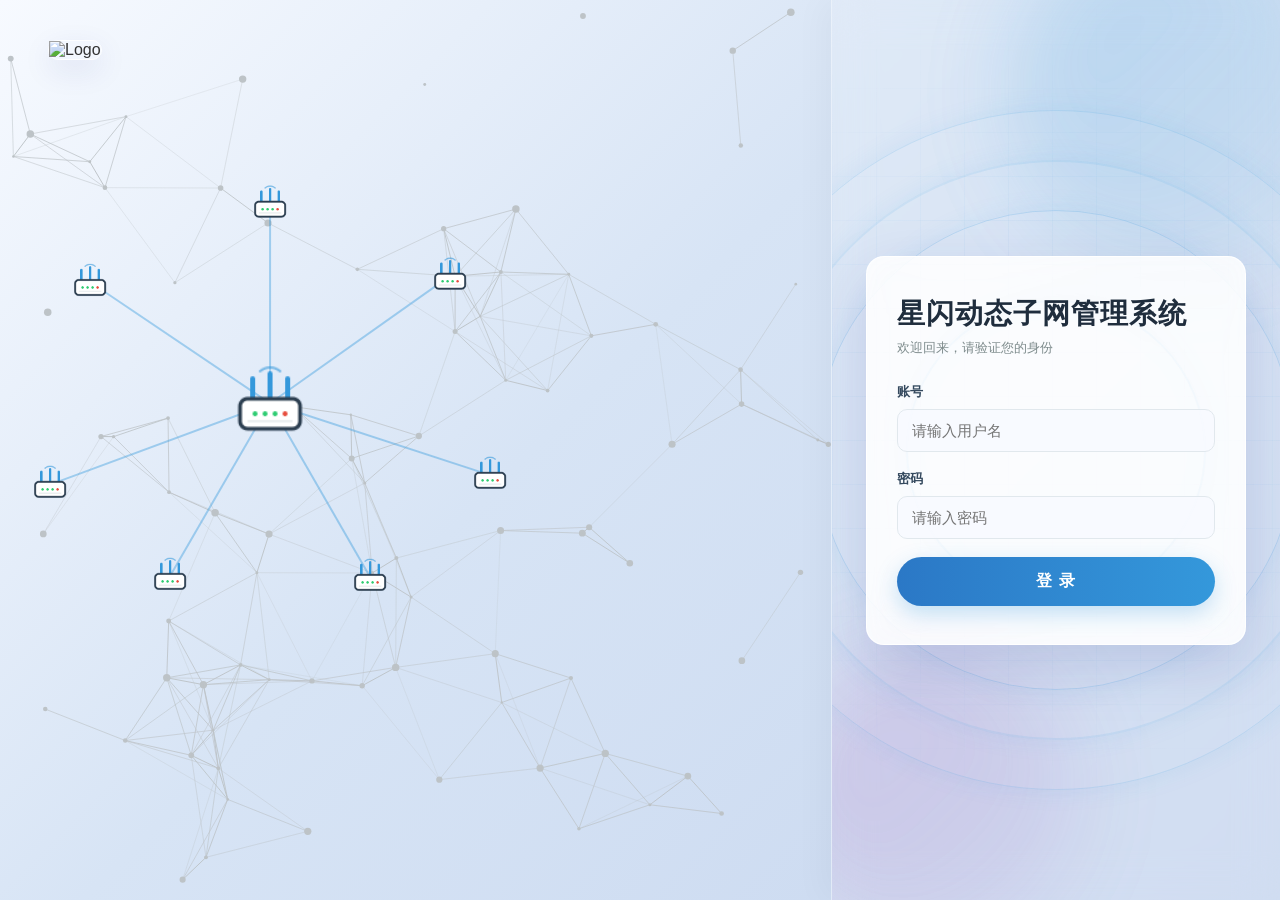
==== commit 83aa03c1: "added aifh enable advinfo text" ====
--- a/index.html
+++ b/index.html
@@ -58,14 +58,14 @@
                         <span class="focus-border" aria-hidden="true"></span>
                     </div>
 
-                    <div class="form-actions">
+                    <!-- <div class="form-actions">
                         <label class="checkbox-container">
                             <input type="checkbox" />
                             <span class="checkmark" aria-hidden="true"></span>
                             记住我
                         </label>
                         <a href="#" class="forgot-password">忘记密码？</a>
-                    </div>
+                    </div> -->
 
                     <button type="submit" class="login-btn">
                         <span>登 录</span>
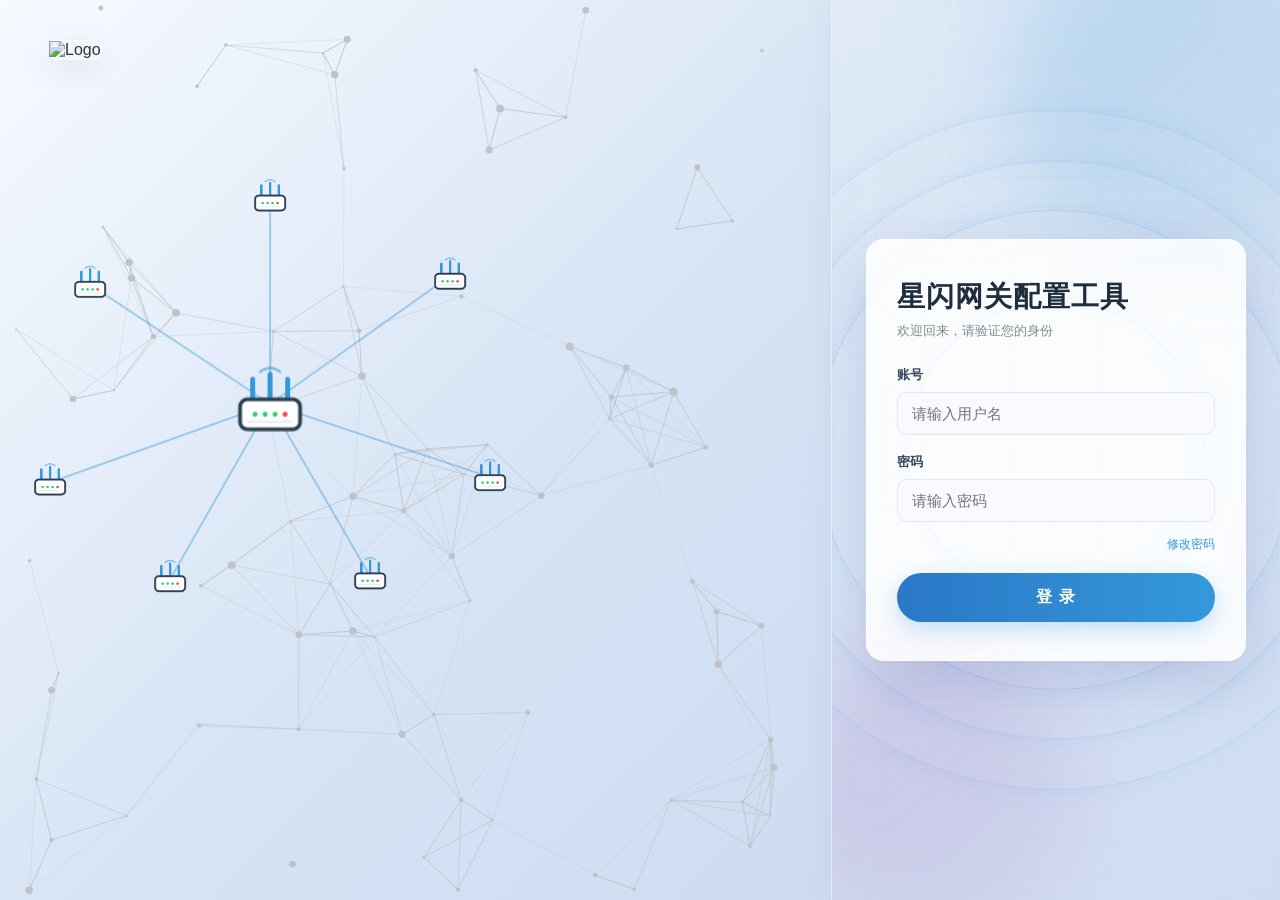
==== commit 501ad278: "modified some descriptions of index.html and slb.html" ====
--- a/index.html
+++ b/index.html
@@ -3,7 +3,7 @@
 <head>
     <meta charset="UTF-8" />
     <meta name="viewport" content="width=device-width, initial-scale=1.0" />
-    <title>星闪动态子网管理系统 - 登录</title>
+    <title>星闪网关配置工具 - 登录</title>
 
     <!-- 登录页独立样式；不复用 dashboard 布局，避免全局变量冲突 -->
     <link rel="stylesheet" href="css/login.css" />
@@ -41,7 +41,7 @@
             <!-- 登录卡片主体：标题、输入框、辅助操作与提交按钮 -->
             <div class="login-container">
                 <div class="login-header">
-                    <h2>星闪动态子网管理系统</h2>
+                    <h2>星闪网关配置工具</h2>
                     <p>欢迎回来，请验证您的身份</p>
                 </div>
 
@@ -56,6 +56,10 @@
                         <label for="password">密码</label>
                         <input type="password" id="password" placeholder="请输入密码" autocomplete="current-password" required />
                         <span class="focus-border" aria-hidden="true"></span>
+                    </div>
+
+                    <div class="form-actions" aria-label="修改密码" style="justify-content: flex-end; margin-top: -4px;">
+                        <a href="#" class="forgot-password" style="font-size: 12px;">修改密码</a>
                     </div>
 
                     <!-- <div class="form-actions">
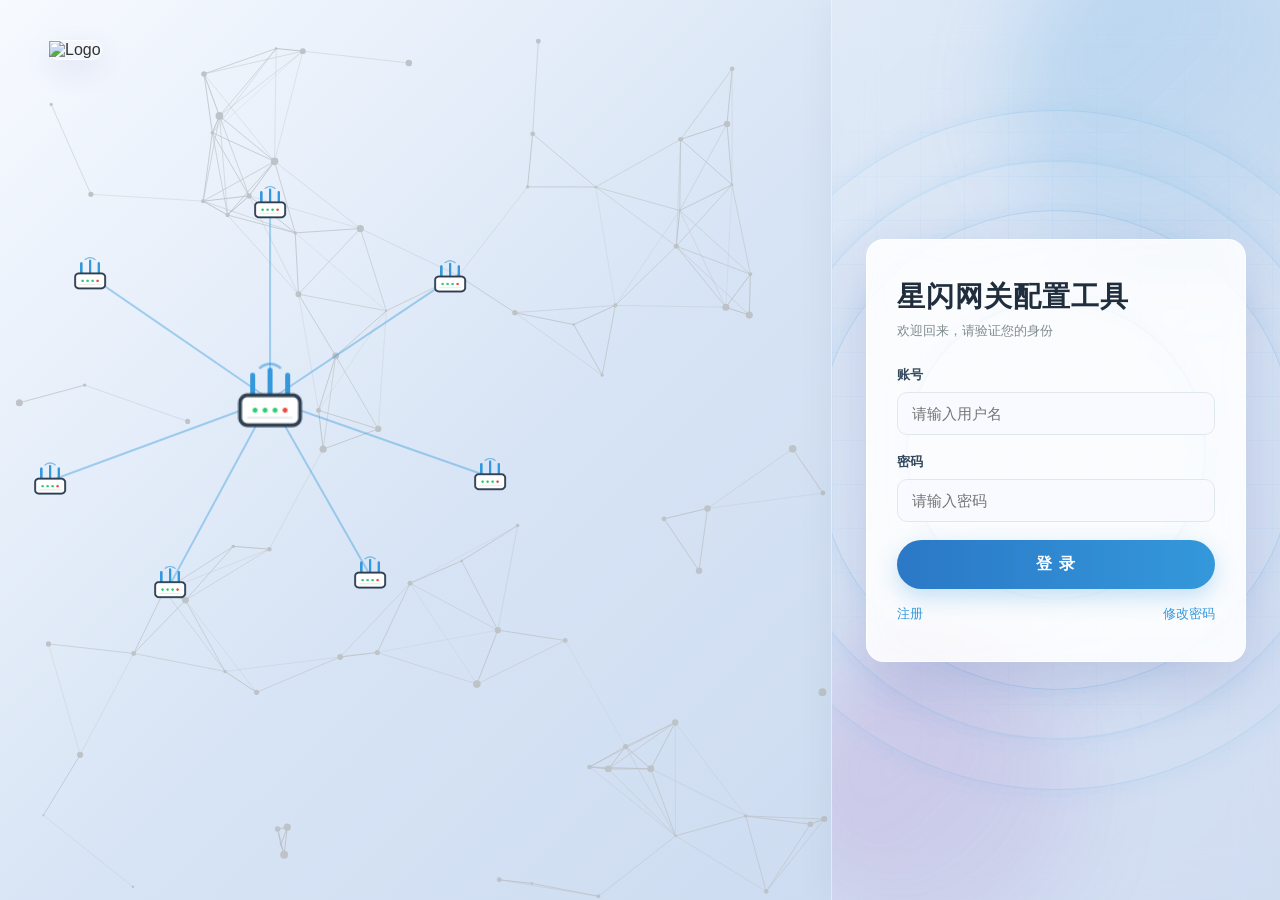
==== commit d9f6609f: "adder user manager:register;login;change password" ====
--- a/index.html
+++ b/index.html
@@ -38,44 +38,96 @@
                 </div>
             </div>
 
-            <!-- 登录卡片主体：标题、输入框、辅助操作与提交按钮 -->
+            <!-- 登录卡片主体：标题、切换、表单与提交按钮 -->
             <div class="login-container">
                 <div class="login-header">
                     <h2>星闪网关配置工具</h2>
-                    <p>欢迎回来，请验证您的身份</p>
+                    <p id="authSubtitle">欢迎回来，请验证您的身份</p>
                 </div>
 
-                <form class="login-form" id="loginForm">
-                    <div class="input-group">
-                        <label for="username">账号</label>
-                        <input type="text" id="username" placeholder="请输入用户名" autocomplete="username" required />
-                        <span class="focus-border" aria-hidden="true"></span>
-                    </div>
+                <div class="auth-panels">
+                    <form class="login-form auth-panel is-active" id="loginForm" data-auth-panel="login">
+                        <div class="input-group">
+                            <label for="loginUsername">账号</label>
+                            <input type="text" id="loginUsername" name="username" placeholder="请输入用户名" autocomplete="username" required />
+                            <span class="focus-border" aria-hidden="true"></span>
+                        </div>
 
-                    <div class="input-group">
-                        <label for="password">密码</label>
-                        <input type="password" id="password" placeholder="请输入密码" autocomplete="current-password" required />
-                        <span class="focus-border" aria-hidden="true"></span>
-                    </div>
+                        <div class="input-group">
+                            <label for="loginPassword">密码</label>
+                            <input type="password" id="loginPassword" name="password" placeholder="请输入密码" autocomplete="current-password" required />
+                            <span class="focus-border" aria-hidden="true"></span>
+                        </div>
 
-                    <div class="form-actions" aria-label="修改密码" style="justify-content: flex-end; margin-top: -4px;">
-                        <a href="#" class="forgot-password" style="font-size: 12px;">修改密码</a>
-                    </div>
+                        <button type="submit" class="login-btn">
+                            <span>登 录</span>
+                            <div class="btn-bg" aria-hidden="true"></div>
+                        </button>
 
-                    <!-- <div class="form-actions">
-                        <label class="checkbox-container">
-                            <input type="checkbox" />
-                            <span class="checkmark" aria-hidden="true"></span>
-                            记住我
-                        </label>
-                        <a href="#" class="forgot-password">忘记密码？</a>
-                    </div> -->
+                        <div class="form-actions auth-switch" aria-label="注册与修改密码">
+                            <button type="button" class="text-link" data-auth-tab="register">注册</button>
+                            <button type="button" class="text-link" data-auth-tab="change">修改密码</button>
+                        </div>
+                    </form>
 
-                    <button type="submit" class="login-btn">
-                        <span>登 录</span>
-                        <div class="btn-bg" aria-hidden="true"></div>
-                    </button>
-                </form>
+                    <form class="login-form auth-panel" id="registerForm" data-auth-panel="register">
+                        <div class="input-group">
+                            <label for="registerUsername">账号</label>
+                            <input type="text" id="registerUsername" name="username" placeholder="请输入用户名" autocomplete="username" required />
+                            <span class="focus-border" aria-hidden="true"></span>
+                        </div>
+
+                        <div class="input-group">
+                            <label for="registerPassword">密码</label>
+                            <input type="password" id="registerPassword" name="password" placeholder="请输入密码" autocomplete="new-password" required />
+                            <span class="focus-border" aria-hidden="true"></span>
+                        </div>
+
+                        <div class="input-group">
+                            <label for="registerPasswordConfirm">确认密码</label>
+                            <input type="password" id="registerPasswordConfirm" name="passwordConfirm" placeholder="请再次输入密码" autocomplete="new-password" required />
+                            <span class="focus-border" aria-hidden="true"></span>
+                        </div>
+
+                        <button type="submit" class="login-btn">
+                            <span>注 册</span>
+                            <div class="btn-bg" aria-hidden="true"></div>
+                        </button>
+
+                        <div class="form-actions auth-back" aria-label="返回登录">
+                            <button type="button" class="text-link" data-auth-tab="login">返回登录</button>
+                        </div>
+                    </form>
+
+                    <form class="login-form auth-panel" id="changePasswordForm" data-auth-panel="change">
+                        <div class="input-group">
+                            <label for="changeUsername">账号</label>
+                            <input type="text" id="changeUsername" name="username" placeholder="请输入用户名" autocomplete="username" required />
+                            <span class="focus-border" aria-hidden="true"></span>
+                        </div>
+
+                        <div class="input-group">
+                            <label for="oldPassword">旧密码</label>
+                            <input type="password" id="oldPassword" name="oldpassword" placeholder="请输入旧密码" autocomplete="current-password" required />
+                            <span class="focus-border" aria-hidden="true"></span>
+                        </div>
+
+                        <div class="input-group">
+                            <label for="newPassword">新密码</label>
+                            <input type="password" id="newPassword" name="newpassword" placeholder="请输入新密码" autocomplete="new-password" required />
+                            <span class="focus-border" aria-hidden="true"></span>
+                        </div>
+
+                        <button type="submit" class="login-btn">
+                            <span>确 认 修 改</span>
+                            <div class="btn-bg" aria-hidden="true"></div>
+                        </button>
+
+                        <div class="form-actions auth-back" aria-label="返回登录">
+                            <button type="button" class="text-link" data-auth-tab="login">返回登录</button>
+                        </div>
+                    </form>
+                </div>
             </div>
         </section>
     </div>
--- a/css/login.css
+++ b/css/login.css
@@ -25,6 +25,7 @@
     margin: 0;
     padding: 0;
     box-sizing: border-box;
+    font-family: "Segoe UI", "Microsoft YaHei", sans-serif;
     font-family: var(--font-family);
 }
 
@@ -32,6 +33,7 @@
     width: 100%;
     height: 100vh;
     overflow: hidden;
+    background-color: #f0f4f8;
     background-color: var(--bg-body);
     color: #333;
 }
@@ -321,6 +323,15 @@
     font-size: 13px;
 }
 
+/* 认证面板：默认隐藏，激活后展示 */
+.auth-panel {
+    display: none;
+}
+
+.auth-panel.is-active {
+    display: block;
+}
+
 /* 表单输入组：label + 输入框 + 焦点高亮线 */
 .input-group {
     position: relative;
@@ -384,6 +395,28 @@
     font-size: 13px;
 }
 
+.auth-switch {
+    margin: 16px 0 0;
+}
+
+.auth-back {
+    justify-content: center;
+    margin: 12px 0 0;
+}
+
+.text-link {
+    background: none;
+    border: none;
+    padding: 0;
+    color: var(--primary-color);
+    font-size: 13px;
+    cursor: pointer;
+}
+
+.text-link:hover {
+    text-decoration: underline;
+}
+
 .forgot-password {
     color: var(--primary-color);
     text-decoration: none;
